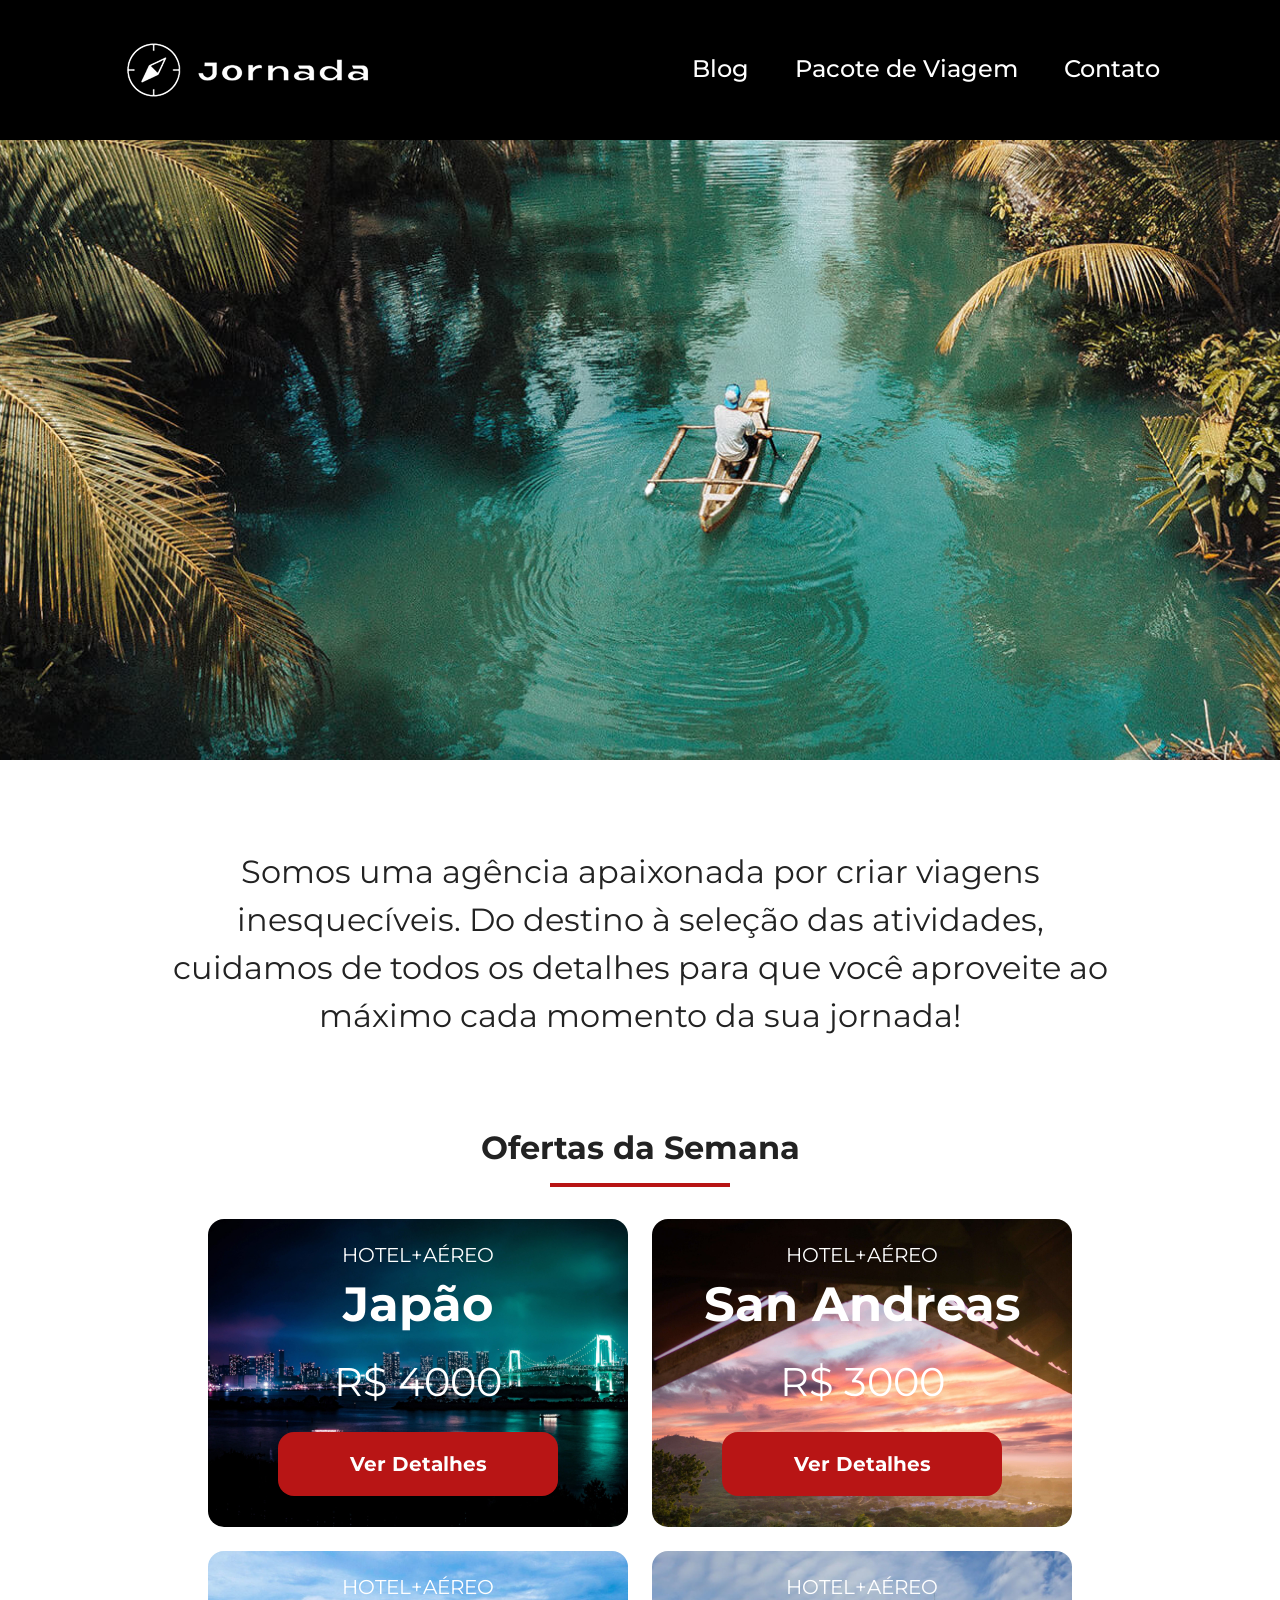
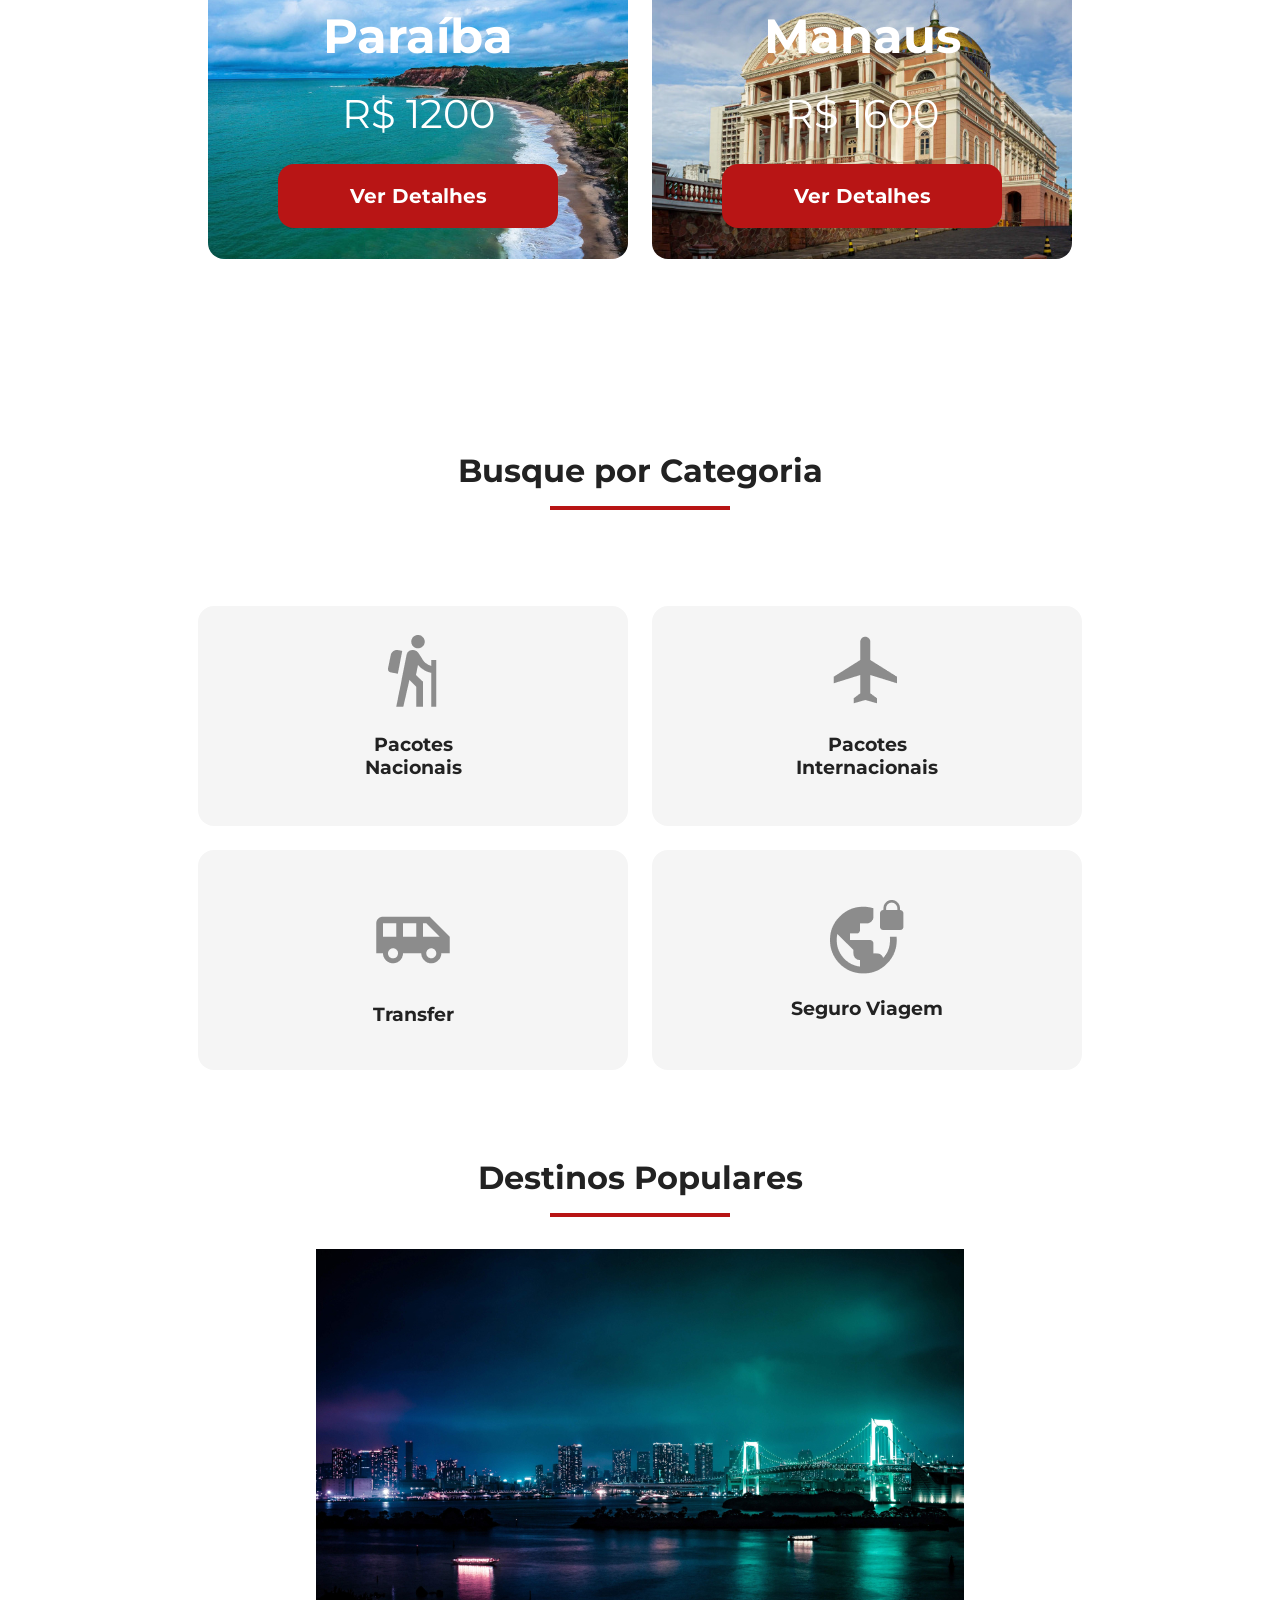
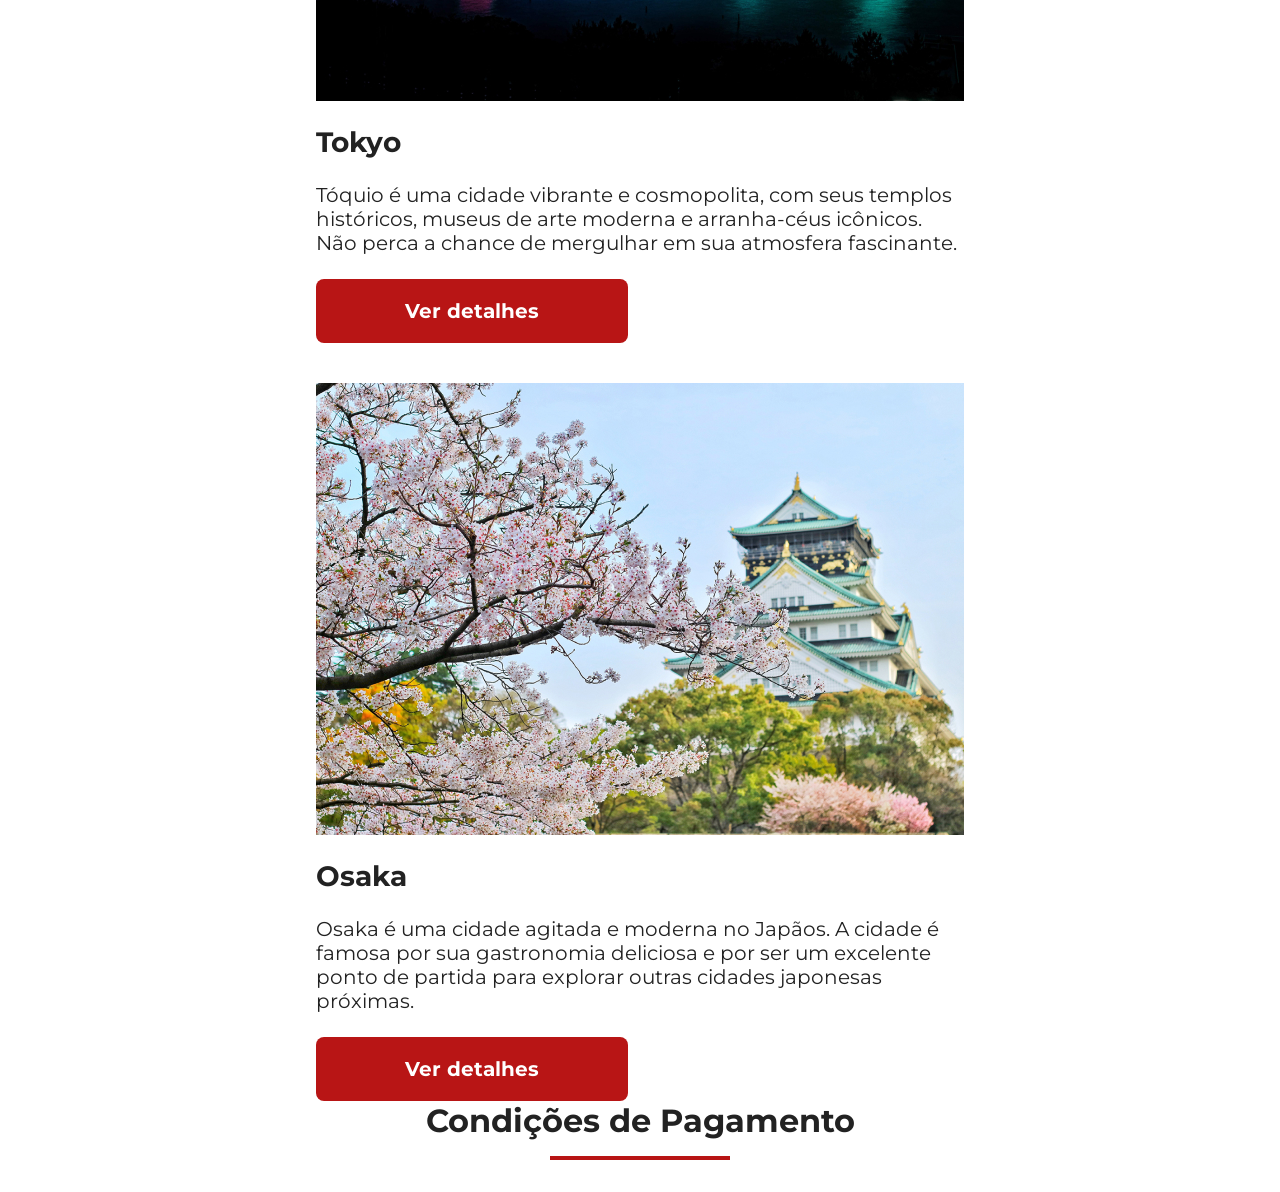
==== index.html @ bb0c3851 "Finaliza estilização e responsividade da section de destinos populares" ====
<!DOCTYPE html>
<html lang="pt-BR">

<head>
    <meta charset="UTF-8">
    <meta name="viewport" content="width=device-width, initial-scale=1.0">
    <title>Jornada Viagens</title>
    <link rel="stylesheet" href="/css/style.css">
</head>

<body>
    <header>
        <a class="logo" href="/index.html" title="Voltar para a página inicial">
            <img class="img-mobile" src="/img/iconBranc.png" alt="bussola da logo de cor branca">
            <img class="img-desktop" src="/img/logoDesktop.png" alt="bussola da logo e texto Jornada de cor branca">
        </a>
        <div class="navegation-menu">
            <label for="menu">
                <img src="/img/menu.png" alt="menu de navegação">
            </label>
            <input type="checkbox" name="" id="menu" hidden>
            <nav>
                <ul class="list-links">
                    <li><a href="blog.html" target="_blank">Blog</a></li>
                    <li><a href="pacote.html" target="_blank">Pacote de Viagem</a></li>
                    <li><a href="contato.html" target="_blank">Contato</a></li>
                </ul>
            </nav>
        </div>
    </header>
    <section class="hero">
        <div class="heroImg"></div>
        <h2>
            Somos uma agência apaixonada por criar viagens inesquecíveis. Do destino à seleção das atividades, cuidamos
            de todos os detalhes para que você aproveite ao máximo cada momento da sua jornada!
        </h2>
    </section>
    <section class="offers">
        <div class="section-title">
            <h2>Ofertas da Semana</h2>
            <hr>
            <div class="offers-card">
                <article class="card japao">
                    <header>
                        <p>HOTEL+AÉREO</p>
                        <h3>Japão <br> <span> R$ 4000 </span></h3>
                    </header>
                    <footer>
                        <a href="" class="button">Ver Detalhes</a>
                    </footer>
                </article>
                <article class="card sanandreas">
                    <header>
                        <p>HOTEL+AÉREO</p>
                        <h3>San Andreas <br> <span> R$ 3000 </span></h3>
                    </header>
                    <footer>
                        <a href="" class="button">Ver Detalhes</a>
                    </footer>
                </article>
                <article class="card paraiba">
                    <header>
                        <p>HOTEL+AÉREO</p>
                        <h3>Paraíba <br> <span> R$ 1200 </span></h3>
                    </header>
                    <footer>
                        <a href="" class="button">Ver Detalhes</a>
                    </footer>
                </article>
                <article class="card manaus">
                    <header>
                        <p>HOTEL+AÉREO</p>
                        <h3>Manaus <br> <span> R$ 1600 </span></h3>
                    </header>
                    <footer>
                        <a href="" class="button">Ver Detalhes</a>
                    </footer>
                </article>
            </div>
        </div>
    </section>
    <section class="categories">
        <div class="section-title">
            <h2>Busque por Categoria</h2>
            <hr />
        </div>
        <div class="categories-cards">
            <a class="card" href="#" target="_blank" title="Busque pela categoria Pacotes Nacionais">
                <img src="img/ícone - pacotes nacionais.png"
                    alt="ícone cinza representando uma pessoa fazendo tracking" />
                <h3 class="content-title">
                    Pacotes<br />
                    Nacionais
                </h3>
            </a>

            <a class="card" href="#" target="_blank" title="Busque pela categoria Pacotes Internacionais">
                <img src="img/ícone - pacotes interacionais.png" alt="ícone cinza representando um avião" />
                <h3 class="content-title">
                    Pacotes <br />
                    Internacionais
                </h3>
            </a>
            <a class="card single-line transfer" href="#" target="_blank" title="Busque pela categoria Transfer">
                <img src="img/ícone -transfer.png" alt="ícone cinza representando um ônibus" />
                <h3 class="content-title">Transfer</h3>
            </a>
            <a class="card single-line" href="#" target="_blank" title="Busque pela categoria Seguro Viagem">
                <img src="img/ícone - seguro viagem.png"
                    alt="ícone cinza representando o planeta terra com um cadeado" />
                <h3 class="content-title">Seguro Viagem</h3>
            </a>
        </div>
    </section>
    <section class="destinations">
        <div class="section-title">
            <h2>Destinos Populares</h2>
            <hr>
        </div>
        <div class="destinations-cards">
            <article class="item">
                <header>
                    <div class="img-item tokyo"></div>
                    <h4>Tokyo</h4>
                </header>
                <p>
                    Tóquio é uma cidade vibrante e cosmopolita, com seus templos históricos, museus de arte moderna e
                    arranha-céus icônicos. Não perca a chance de mergulhar em sua atmosfera fascinante.
                </p>
                <footer>
                    <a href="" class="button">Ver detalhes</a>
                </footer>
            </article>
            <article class="item">
                <header>
                    <div class="img-item osaka"></div>
                    <h4>Osaka</h4>
                </header>
                <p>
                    Osaka é uma cidade agitada e moderna no Japãos. A cidade é famosa por sua gastronomia deliciosa e
                    por ser um excelente ponto de partida para explorar outras cidades japonesas próximas.
                </p>
                <footer>
                    <a href="" class="button">Ver detalhes</a>
                </footer>
            </article>
        </div>
    </section>
    <section class="payment">
        <div class="section-title">
            <h2>Condições de Pagamento</h2>
            <hr>
        </div>
    </section>
</body>

</html>
---- css/style.css ----
@import url(global.css);
@import url(header.css);
@import url(hero.css);
@import url(offers.css);
@import url(categories.css);
@import url(destinations.css);
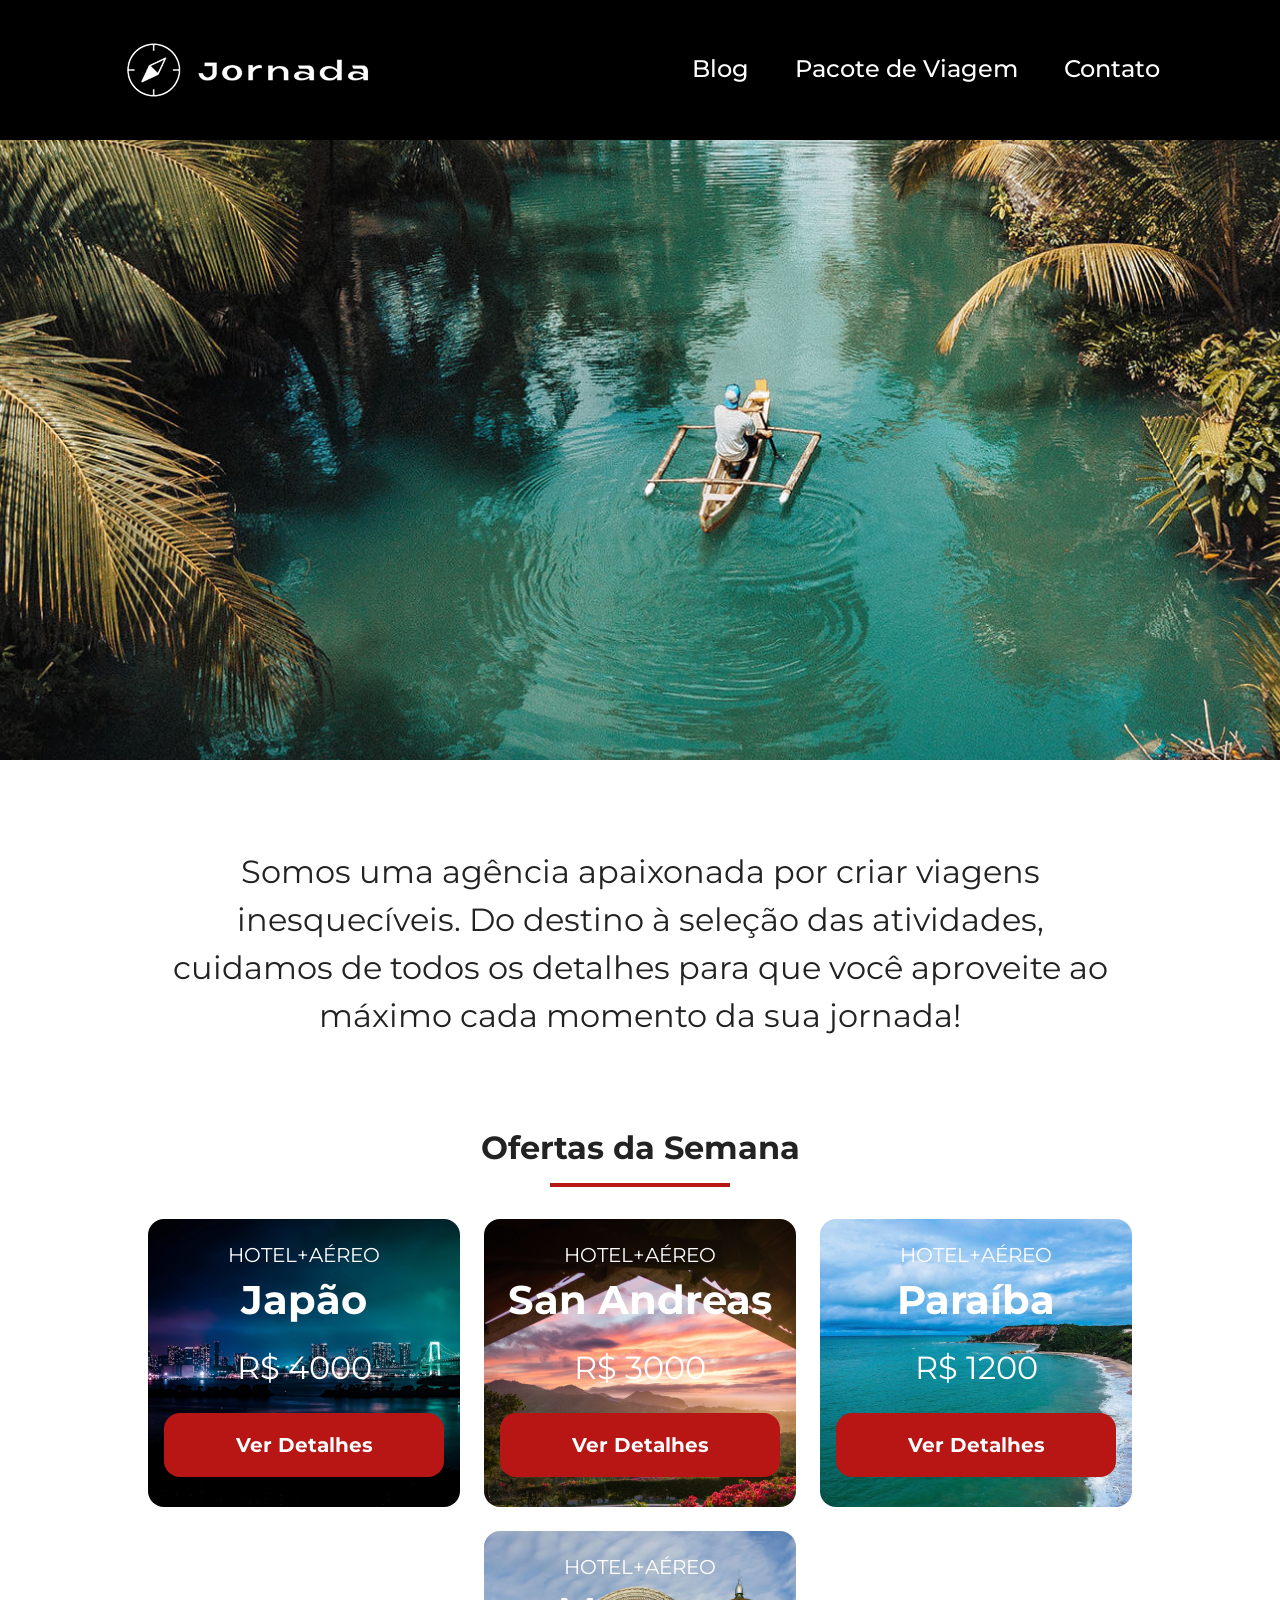
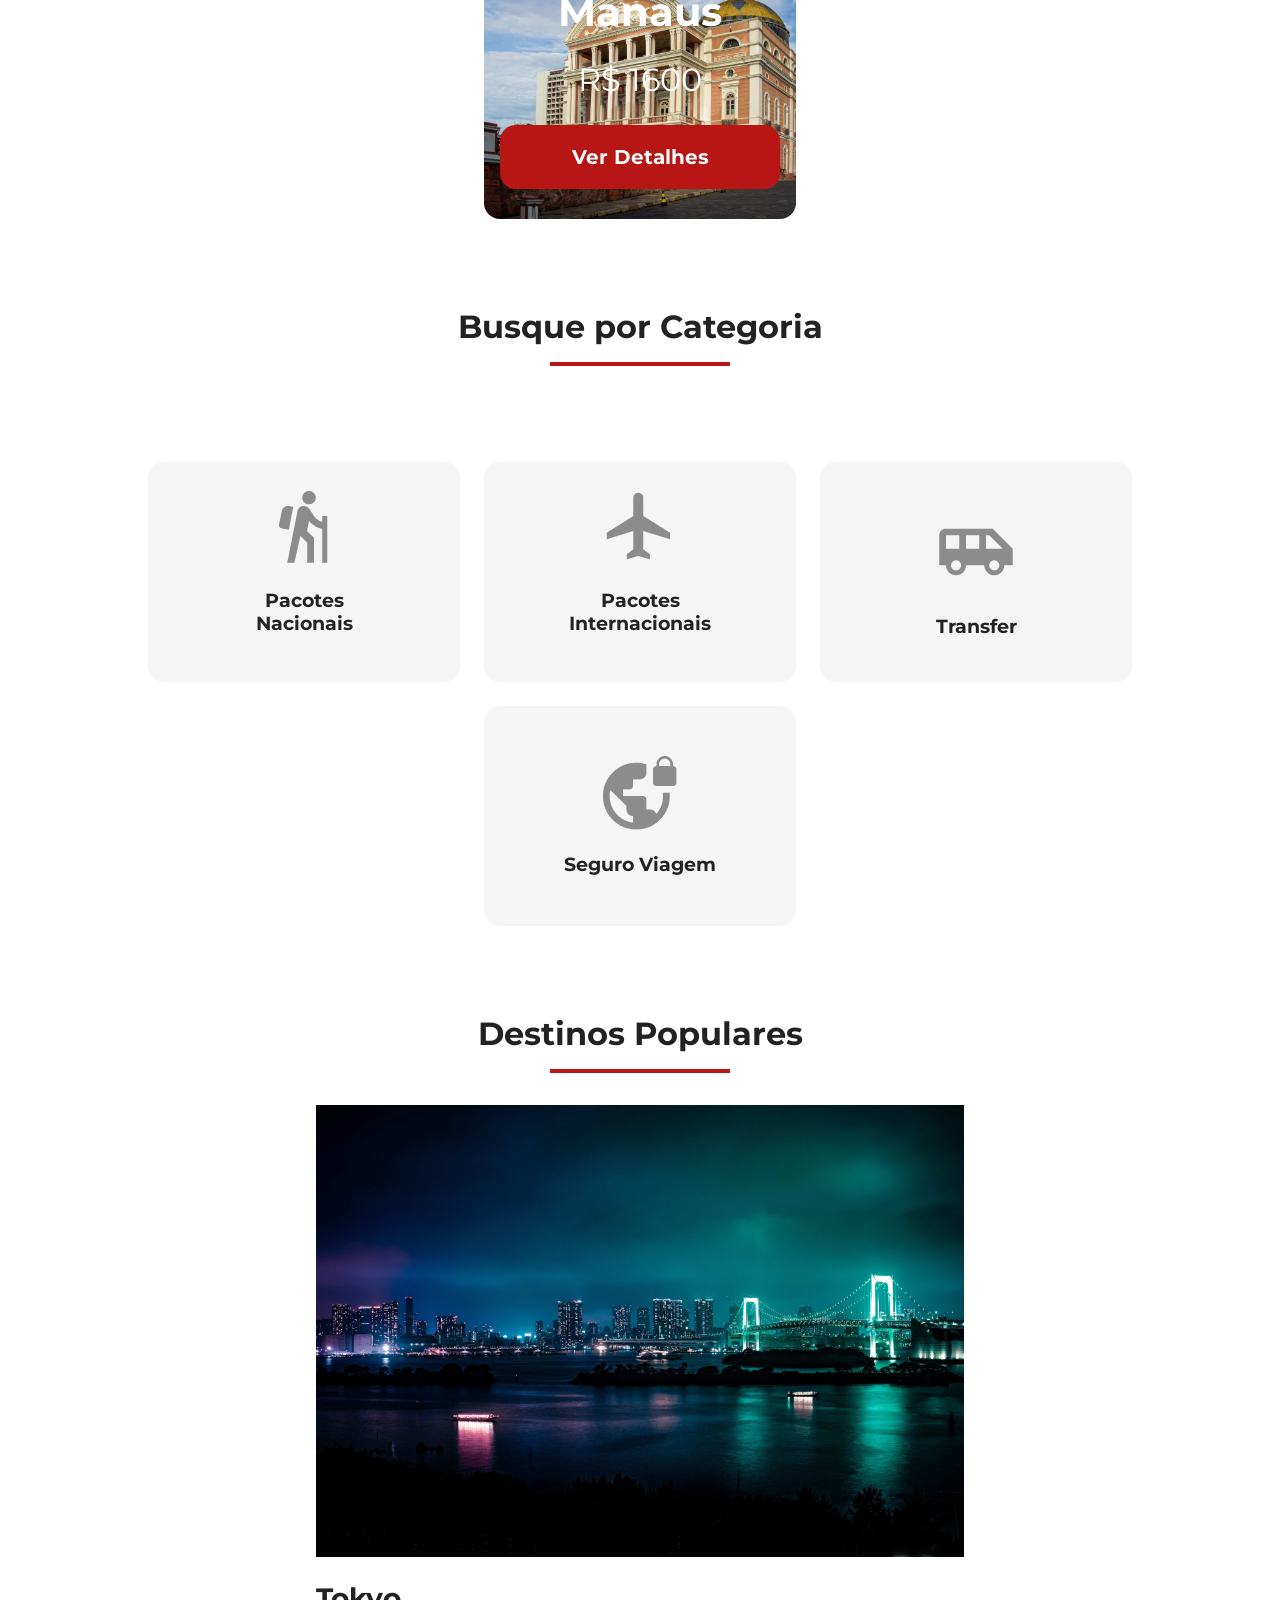
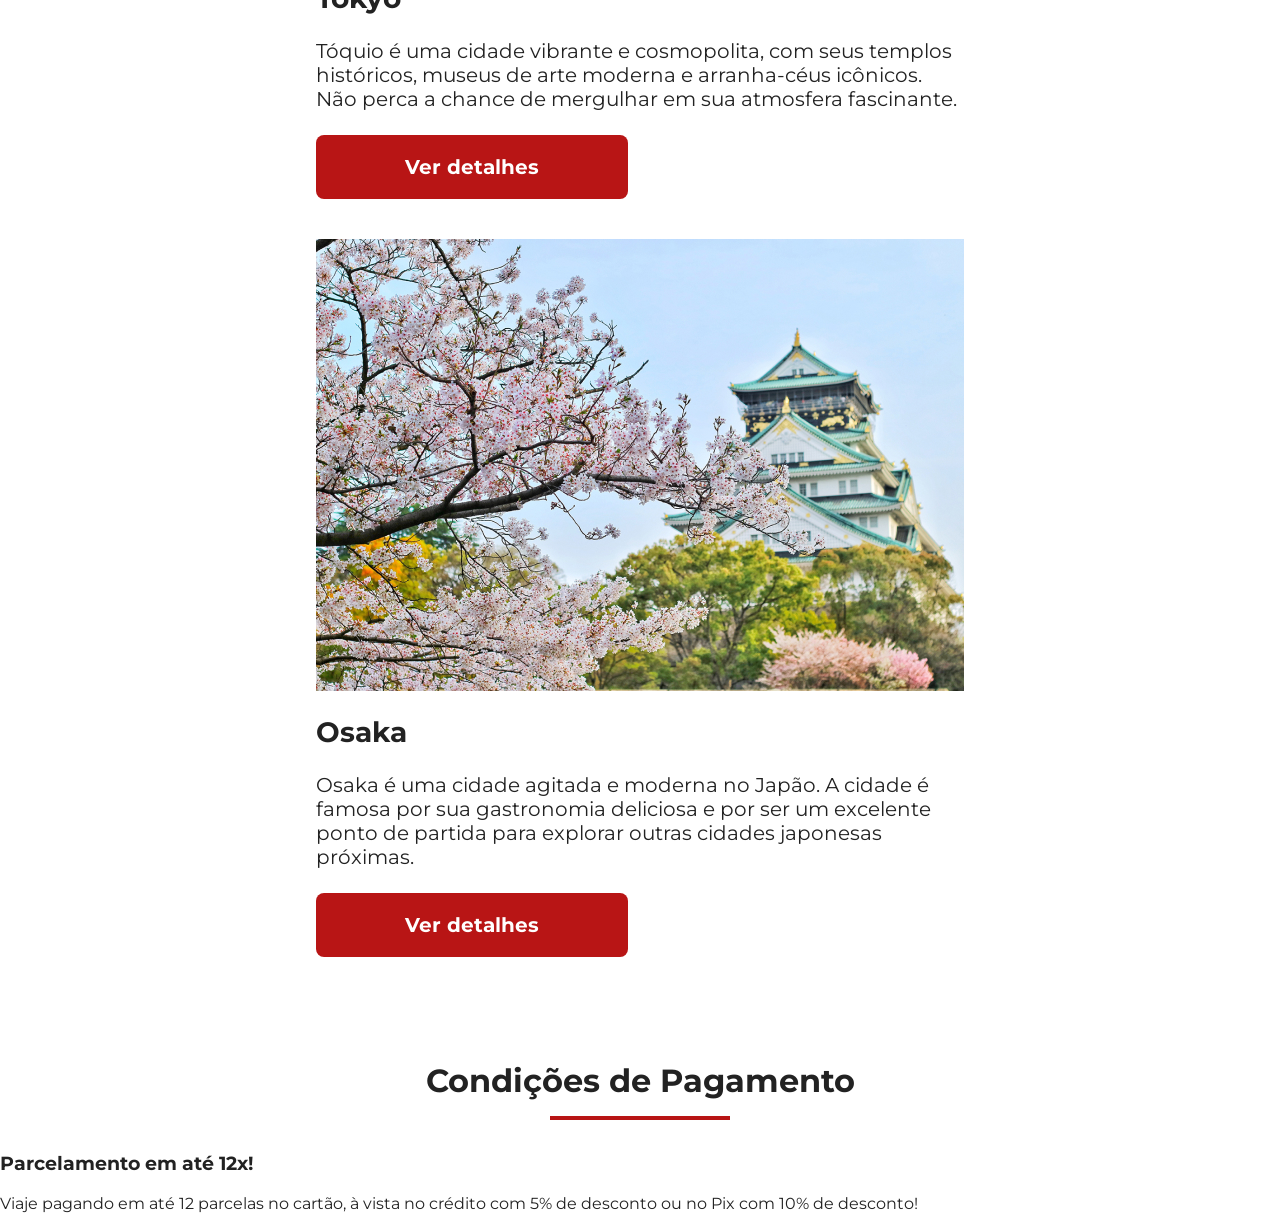
==== commit 11b995b9: "Estrutura index da section payments" ====
--- a/index.html
+++ b/index.html
@@ -137,7 +137,7 @@
                     <h4>Osaka</h4>
                 </header>
                 <p>
-                    Osaka é uma cidade agitada e moderna no Japãos. A cidade é famosa por sua gastronomia deliciosa e
+                    Osaka é uma cidade agitada e moderna no Japão. A cidade é famosa por sua gastronomia deliciosa e
                     por ser um excelente ponto de partida para explorar outras cidades japonesas próximas.
                 </p>
                 <footer>
@@ -151,6 +151,20 @@
             <h2>Condições de Pagamento</h2>
             <hr>
         </div>
+        <div class="text-content">
+            <h3>
+                Parcelamento em até 12x!
+            </h3>
+            <p>
+                Viaje pagando em até 12 parcelas no cartão, à vista no crédito com 5% de desconto ou no Pix com 10% de
+                desconto!
+            </p>
+        </div>
+        <div class="img-content">
+            <div class="img-container bag"></div>
+            <div class="img-container passport"></div>
+            <div class="img-container people"></div>
+        </div>
     </section>
 </body>
 
--- a/css/style.css
+++ b/css/style.css
@@ -3,4 +3,5 @@
 @import url(hero.css);
 @import url(offers.css);
 @import url(categories.css);
-@import url(destinations.css);+@import url(destinations.css);
+@import url(payment.css)
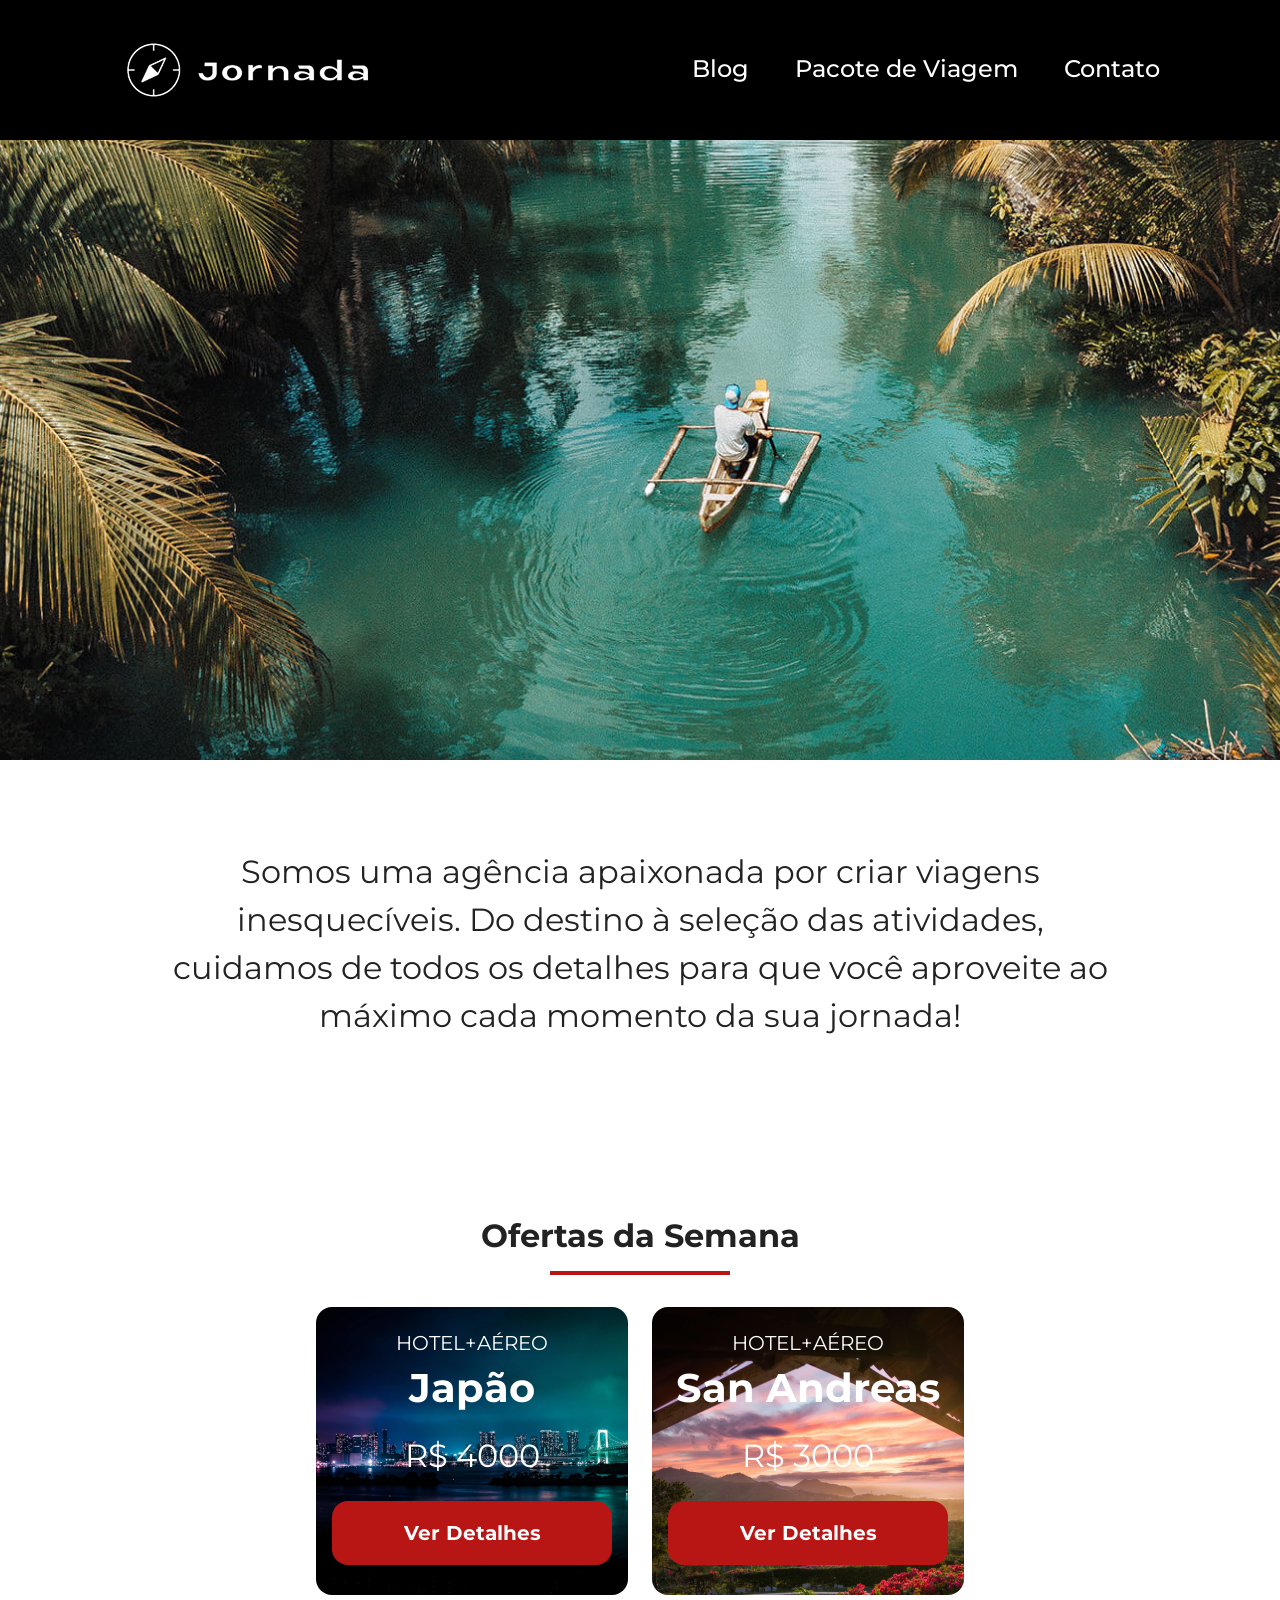
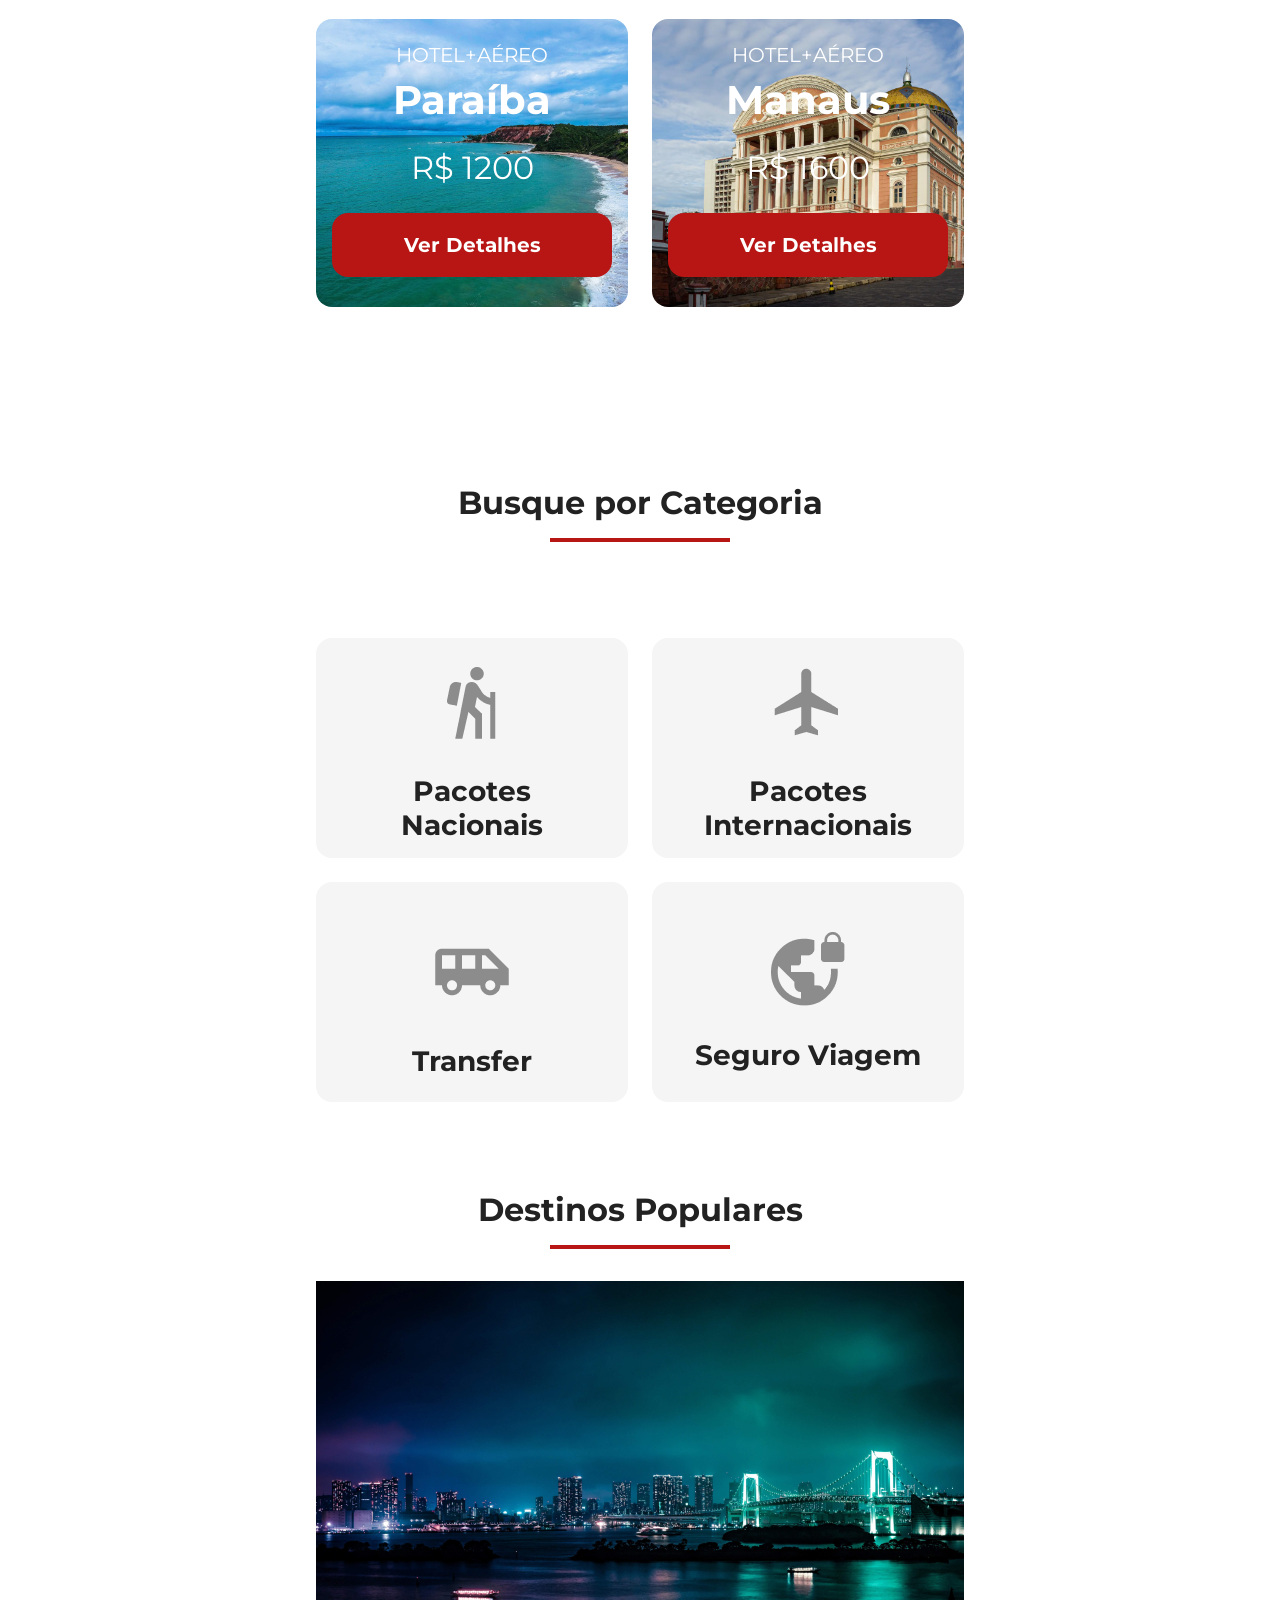
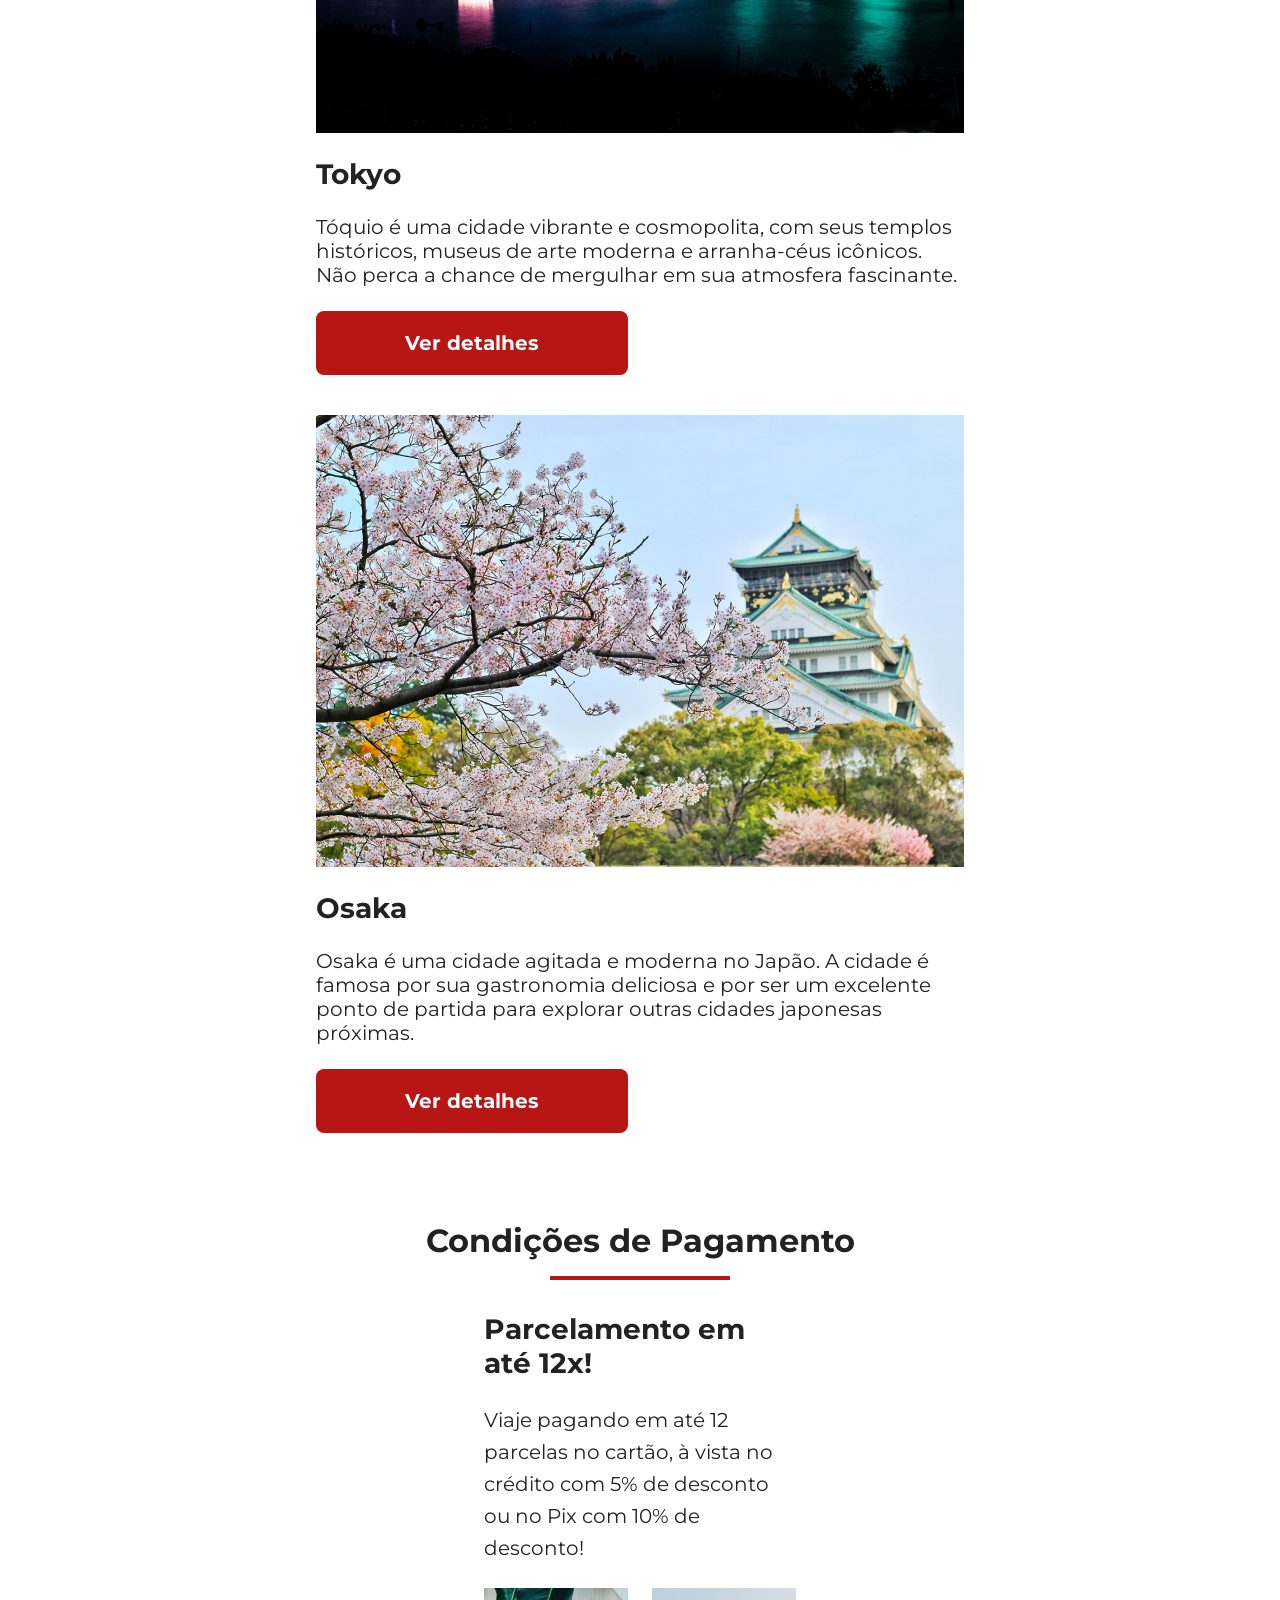
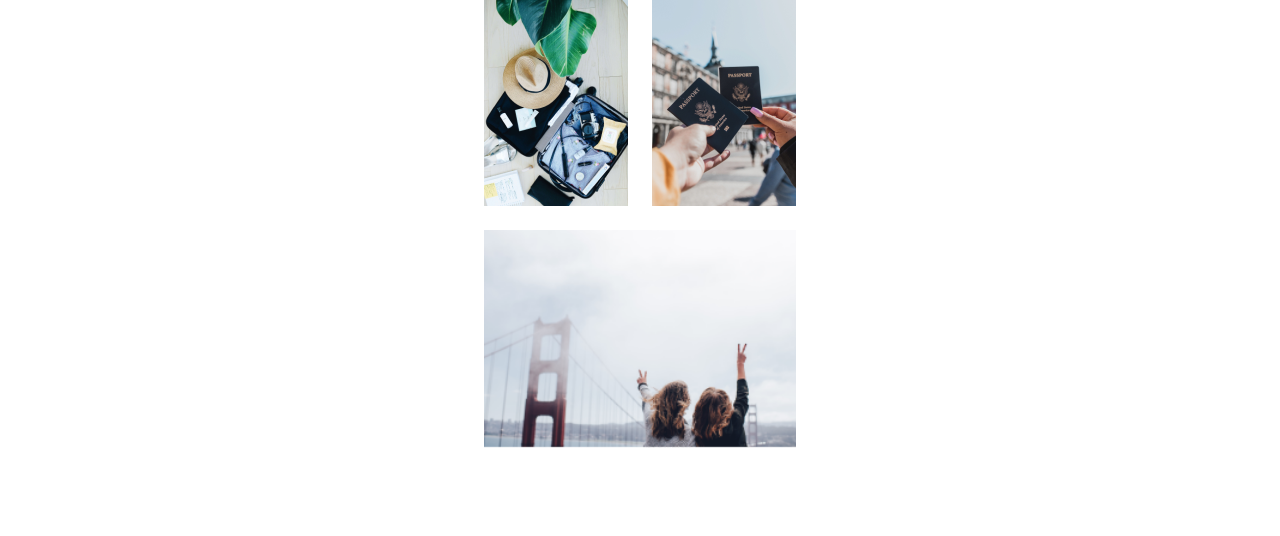
==== commit 8cc9b376: "Finaliza estrutura da section payment para mobile" ====
--- a/index.html
+++ b/index.html
@@ -39,45 +39,46 @@
         <div class="section-title">
             <h2>Ofertas da Semana</h2>
             <hr>
-            <div class="offers-card">
-                <article class="card japao">
-                    <header>
-                        <p>HOTEL+AÉREO</p>
-                        <h3>Japão <br> <span> R$ 4000 </span></h3>
-                    </header>
-                    <footer>
-                        <a href="" class="button">Ver Detalhes</a>
-                    </footer>
-                </article>
-                <article class="card sanandreas">
-                    <header>
-                        <p>HOTEL+AÉREO</p>
-                        <h3>San Andreas <br> <span> R$ 3000 </span></h3>
-                    </header>
-                    <footer>
-                        <a href="" class="button">Ver Detalhes</a>
-                    </footer>
-                </article>
-                <article class="card paraiba">
-                    <header>
-                        <p>HOTEL+AÉREO</p>
-                        <h3>Paraíba <br> <span> R$ 1200 </span></h3>
-                    </header>
-                    <footer>
-                        <a href="" class="button">Ver Detalhes</a>
-                    </footer>
-                </article>
-                <article class="card manaus">
-                    <header>
-                        <p>HOTEL+AÉREO</p>
-                        <h3>Manaus <br> <span> R$ 1600 </span></h3>
-                    </header>
-                    <footer>
-                        <a href="" class="button">Ver Detalhes</a>
-                    </footer>
-                </article>
-            </div>
         </div>
+        <div class="offers-card">
+            <article class="card japao">
+                <header>
+                    <p>HOTEL+AÉREO</p>
+                    <h3>Japão <br> <span> R$ 4000 </span></h3>
+                </header>
+                <footer>
+                    <a href="" class="button">Ver Detalhes</a>
+                </footer>
+            </article>
+            <article class="card sanandreas">
+                <header>
+                    <p>HOTEL+AÉREO</p>
+                    <h3>San Andreas <br> <span> R$ 3000 </span></h3>
+                </header>
+                <footer>
+                    <a href="" class="button">Ver Detalhes</a>
+                </footer>
+            </article>
+            <article class="card paraiba">
+                <header>
+                    <p>HOTEL+AÉREO</p>
+                    <h3>Paraíba <br> <span> R$ 1200 </span></h3>
+                </header>
+                <footer>
+                    <a href="" class="button">Ver Detalhes</a>
+                </footer>
+            </article>
+            <article class="card manaus">
+                <header>
+                    <p>HOTEL+AÉREO</p>
+                    <h3>Manaus <br> <span> R$ 1600 </span></h3>
+                </header>
+                <footer>
+                    <a href="" class="button">Ver Detalhes</a>
+                </footer>
+            </article>
+        </div>
+
     </section>
     <section class="categories">
         <div class="section-title">
@@ -152,10 +153,10 @@
             <hr>
         </div>
         <div class="text-content">
-            <h3>
+            <h3 class="content-title">
                 Parcelamento em até 12x!
             </h3>
-            <p>
+            <p class="content-text">
                 Viaje pagando em até 12 parcelas no cartão, à vista no crédito com 5% de desconto ou no Pix com 10% de
                 desconto!
             </p>
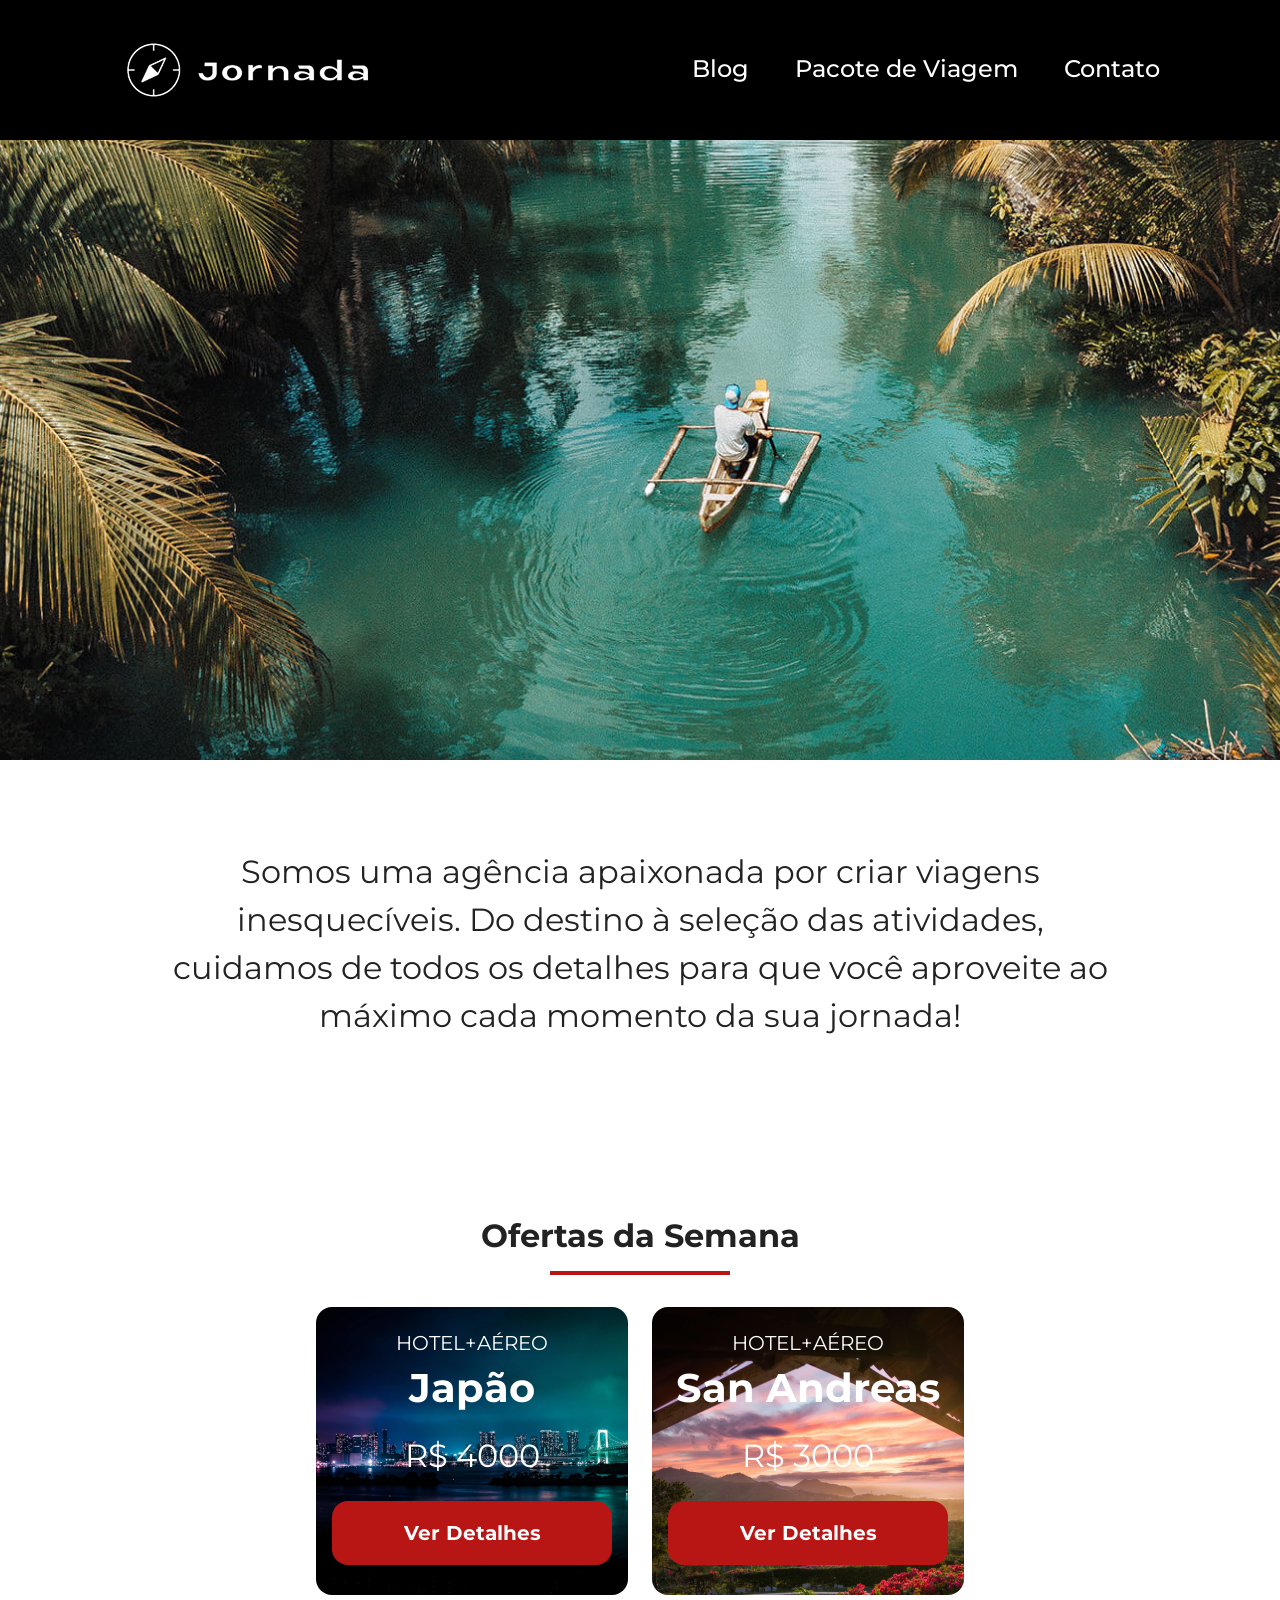
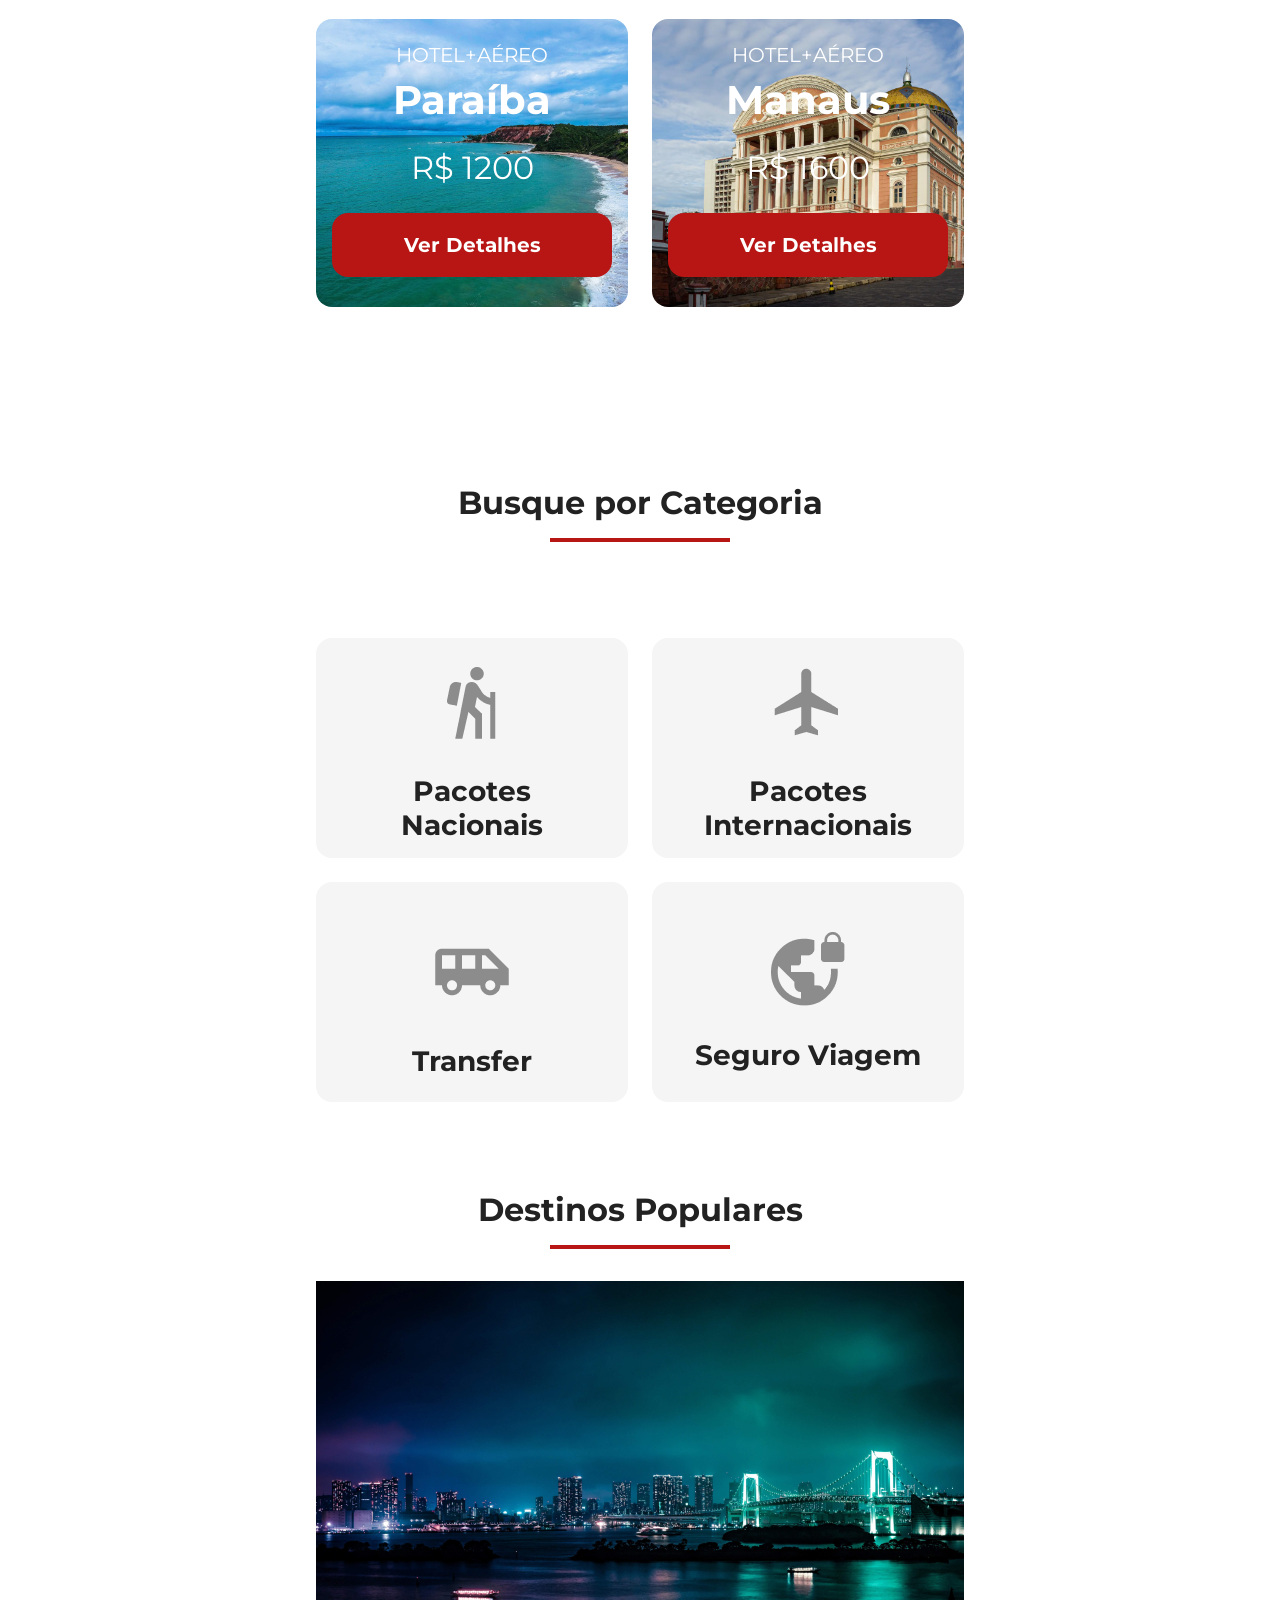
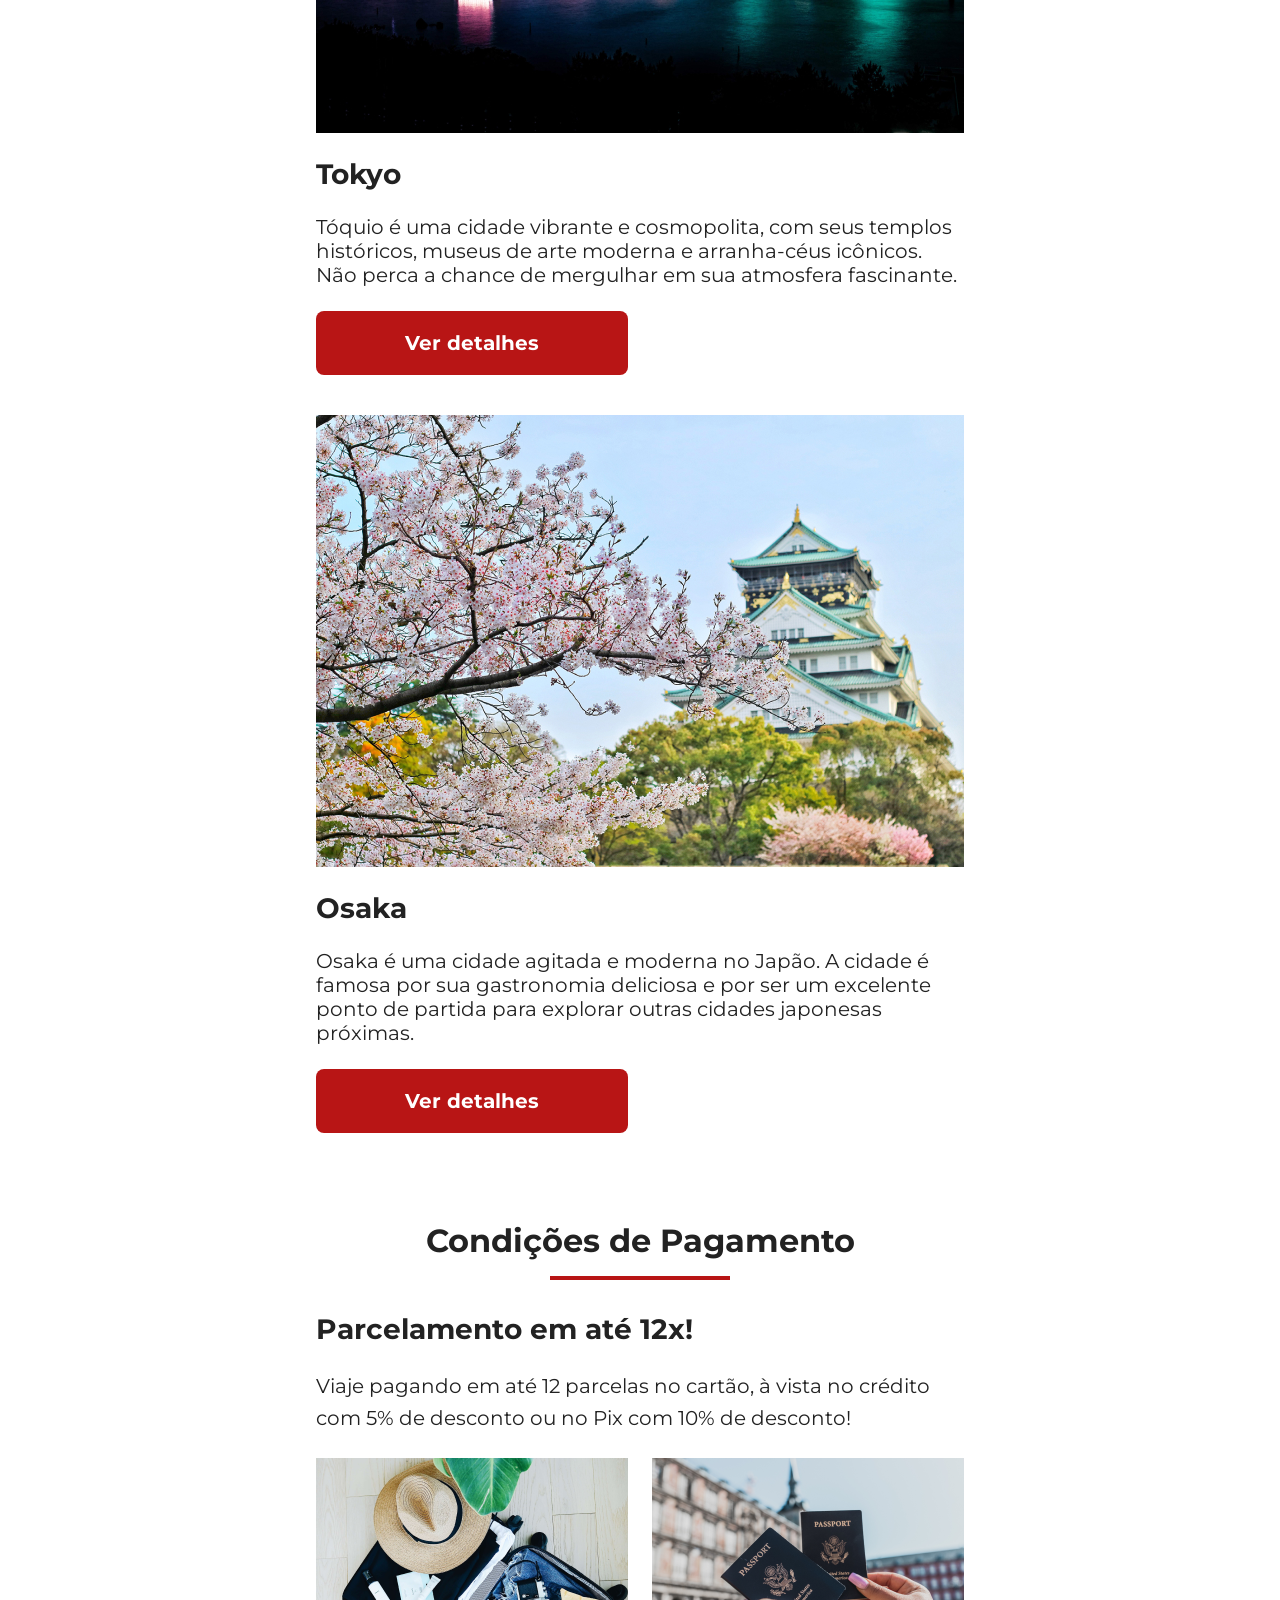
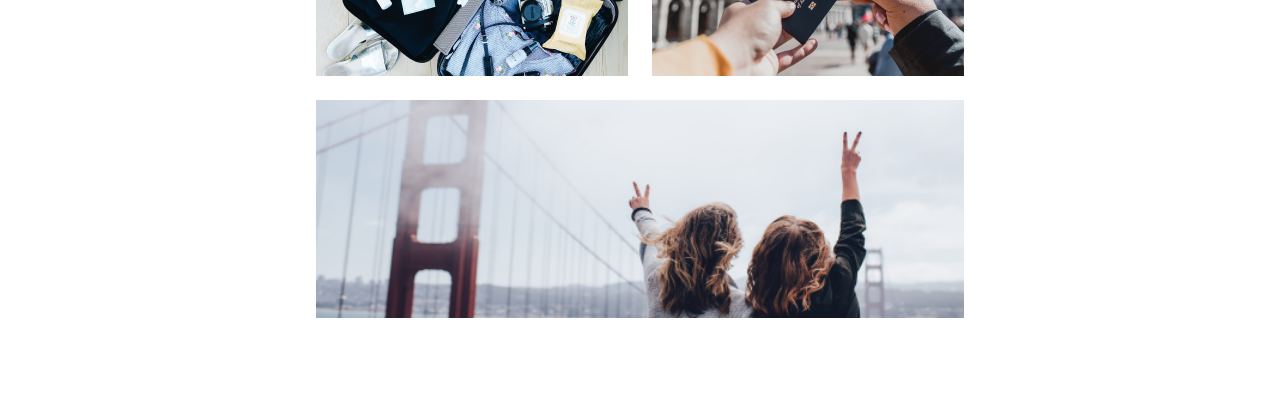
==== commit 6f436cf6: "Finaliza design para desktop e conclui section payments" ====
--- a/index.html
+++ b/index.html
@@ -152,19 +152,22 @@
             <h2>Condições de Pagamento</h2>
             <hr>
         </div>
-        <div class="text-content">
-            <h3 class="content-title">
-                Parcelamento em até 12x!
-            </h3>
-            <p class="content-text">
-                Viaje pagando em até 12 parcelas no cartão, à vista no crédito com 5% de desconto ou no Pix com 10% de
-                desconto!
-            </p>
-        </div>
-        <div class="img-content">
-            <div class="img-container bag"></div>
-            <div class="img-container passport"></div>
-            <div class="img-container people"></div>
+        <div class="content">
+            <div class="text-content">
+                <h3 class="content-title">
+                    Parcelamento em até 12x!
+                </h3>
+                <p class="content-text">
+                    Viaje pagando em até 12 parcelas no cartão, à vista no crédito com 5% de desconto ou no Pix com 10%
+                    de
+                    desconto!
+                </p>
+            </div>
+            <div class="img-content">
+                <div class="img-container bag"></div>
+                <div class="img-container passport"></div>
+                <div class="img-container people"></div>
+            </div>
         </div>
     </section>
 </body>
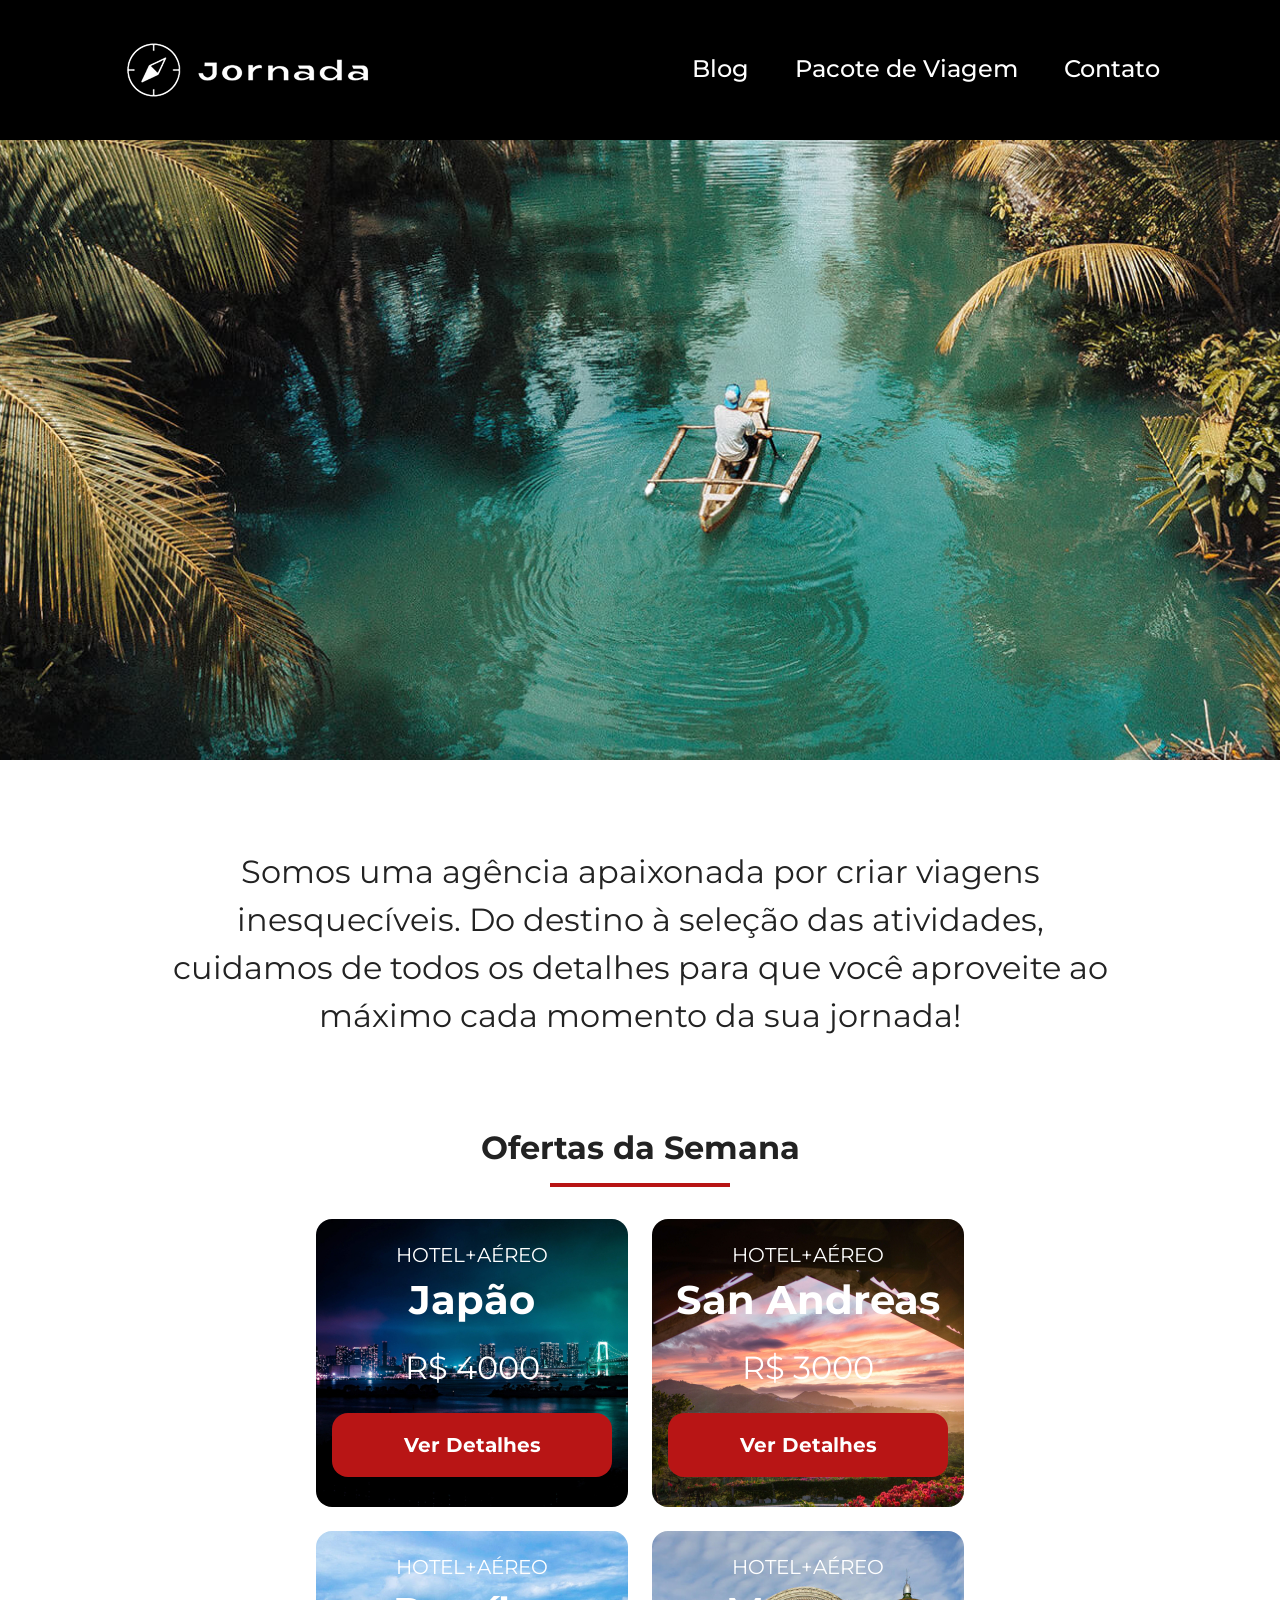
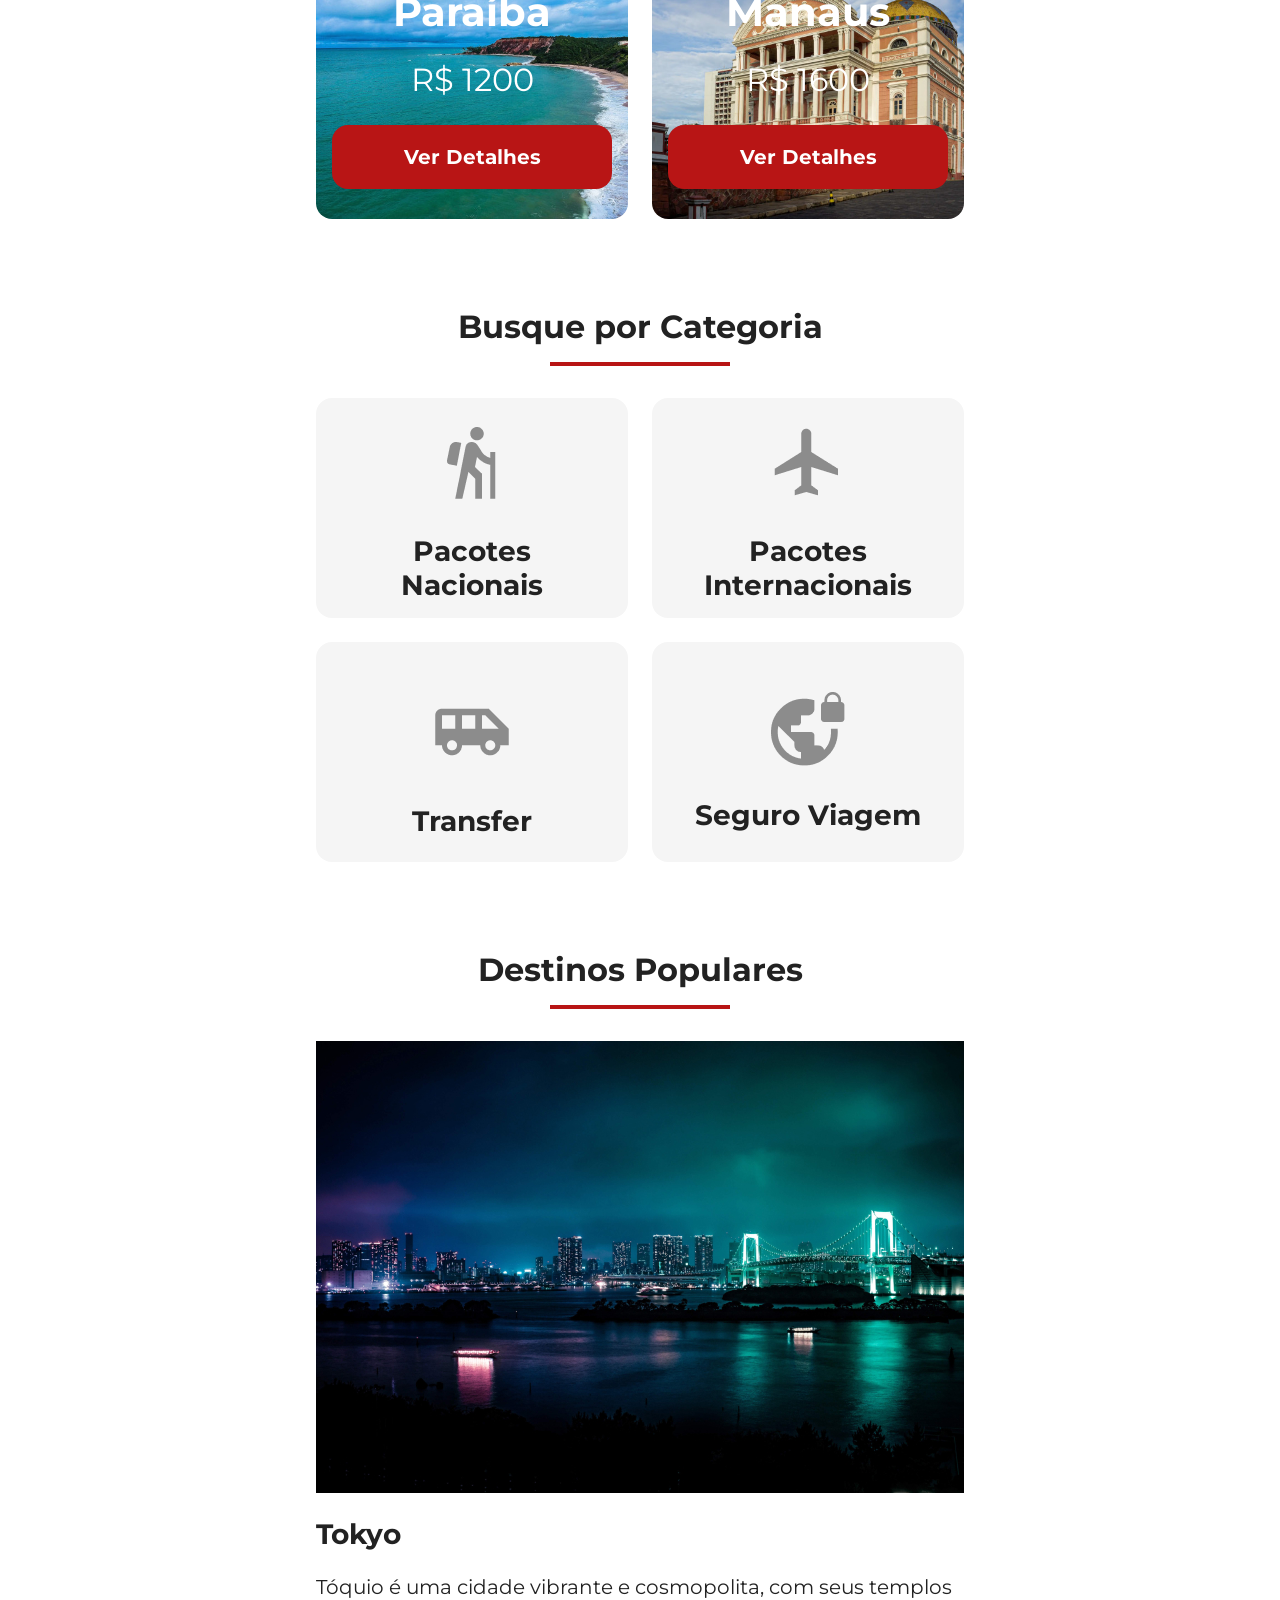
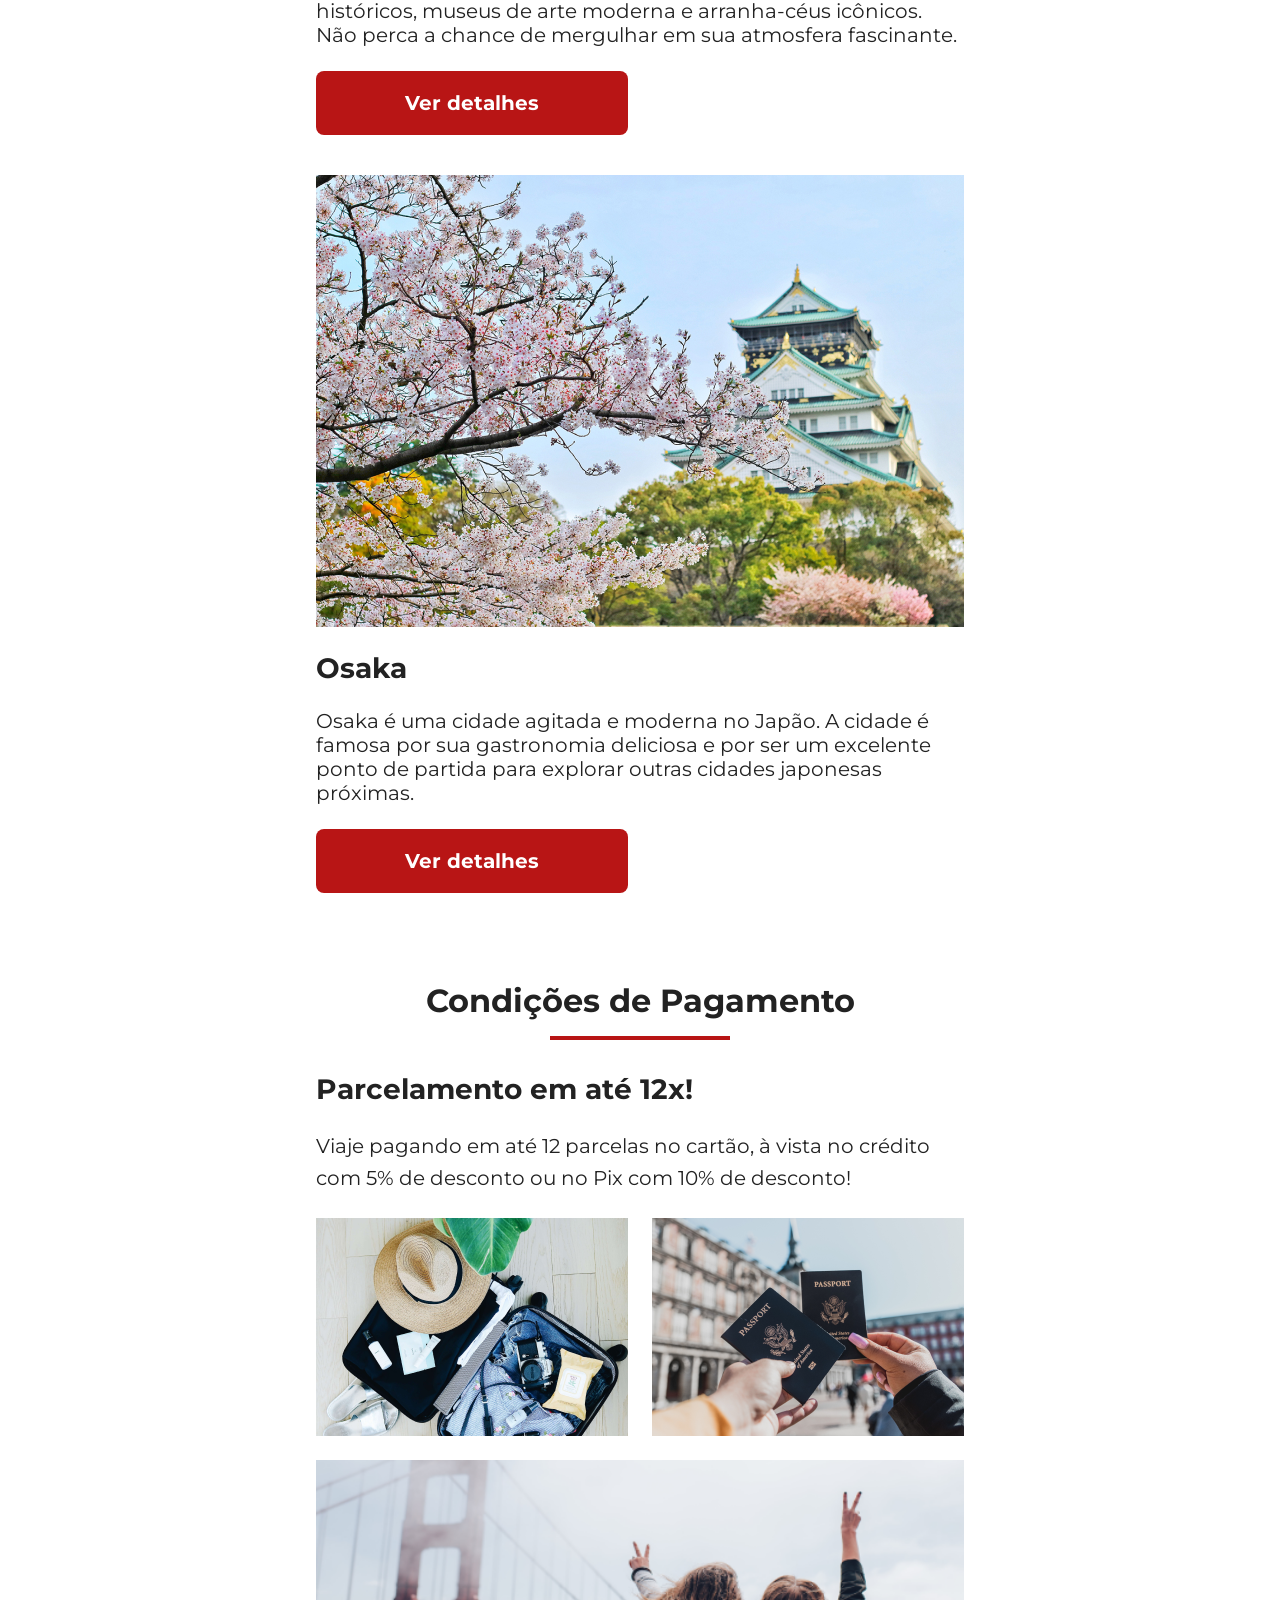
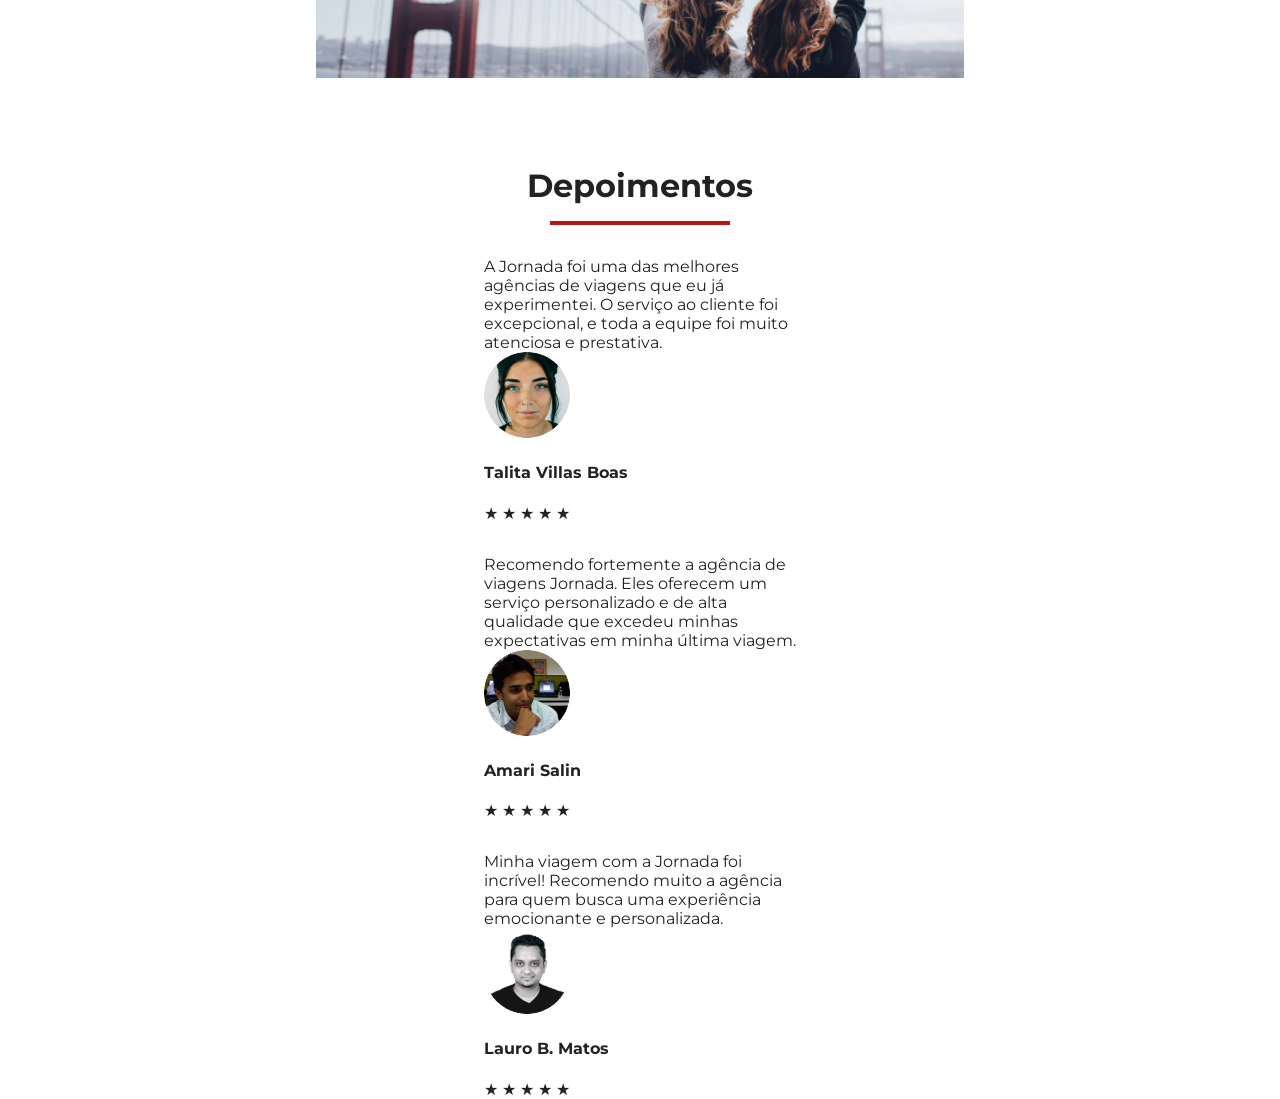
==== commit c60c3b09: "Conclui estrutura da section testimonials" ====
--- a/index.html
+++ b/index.html
@@ -170,6 +170,66 @@
             </div>
         </div>
     </section>
+    <section class="testimonials">
+        <div class="section-title">
+            <h2>Depoimentos</h2>
+            <hr>
+        </div>
+        <div class="testimonials-container">
+            <article>
+                <header>
+                    <p>A Jornada foi uma das melhores agências de viagens que eu já experimentei. O serviço ao cliente
+                        foi excepcional, e toda a equipe foi muito atenciosa e prestativa.</p>
+                </header>
+                <footer>
+                    <img src="/img/person-talita.png" alt="">
+                    <div class="profile-content">
+                        <h4>Talita Villas Boas</h4>
+                        <span class="rating">★</span>
+                        <span class="rating">★</span>
+                        <span class="rating">★</span>
+                        <span class="rating">★</span>
+                        <span class="rating">★</span>
+
+                    </div>
+                </footer>
+            </article>
+            <article>
+                <header>
+                    <p>Recomendo fortemente a agência de viagens Jornada. Eles oferecem um serviço personalizado e de
+                        alta qualidade que excedeu minhas expectativas em minha última viagem.</p>
+                </header>
+                <footer>
+                    <img src="/img/person-amari.png" alt="">
+                    <div class="profile-content">
+                        <h4>Amari Salin</h4>
+                        <span class="rating">★</span>
+                        <span class="rating">★</span>
+                        <span class="rating">★</span>
+                        <span class="rating">★</span>
+                        <span class="rating">★</span>
+                    </div>
+                </footer>
+            </article>
+            <article>
+                <header>
+                    <p>Minha viagem com a Jornada foi incrível! Recomendo muito a agência para quem busca uma
+                        experiência emocionante e personalizada.</p>
+                </header>
+                <footer>
+                    <img src="/img/person-lauro.png" alt="">
+                    <div class="profile-content">
+                        <h4>Lauro B. Matos</h4>
+                        <span class="rating">★</span>
+                        <span class="rating">★</span>
+                        <span class="rating">★</span>
+                        <span class="rating">★</span>
+                        <span class="rating">★</span>
+                    </div>
+                </footer>
+            </article>
+        </div>
+    </section>
 </body>
 
 </html>
--- a/css/style.css
+++ b/css/style.css
@@ -4,4 +4,5 @@
 @import url(offers.css);
 @import url(categories.css);
 @import url(destinations.css);
-@import url(payment.css)+@import url(payment.css);
+@import url(testimonials.css);
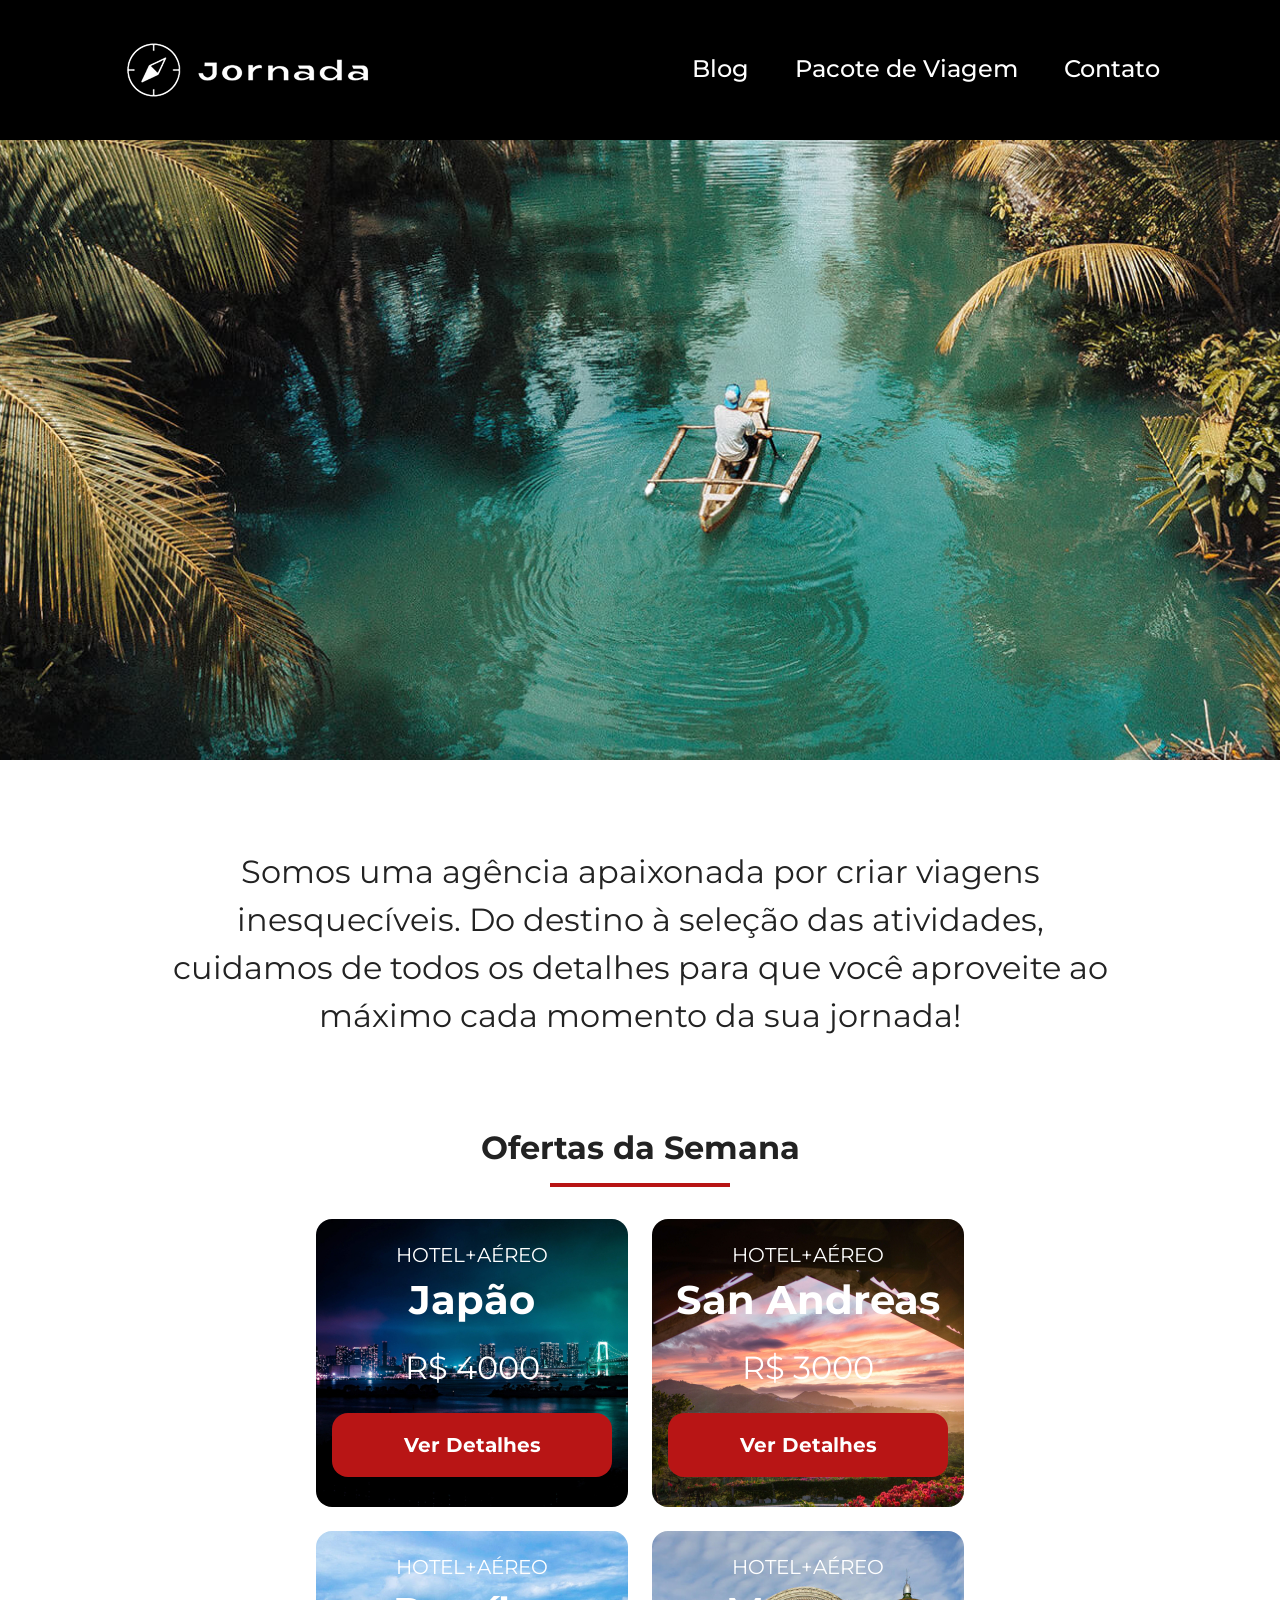
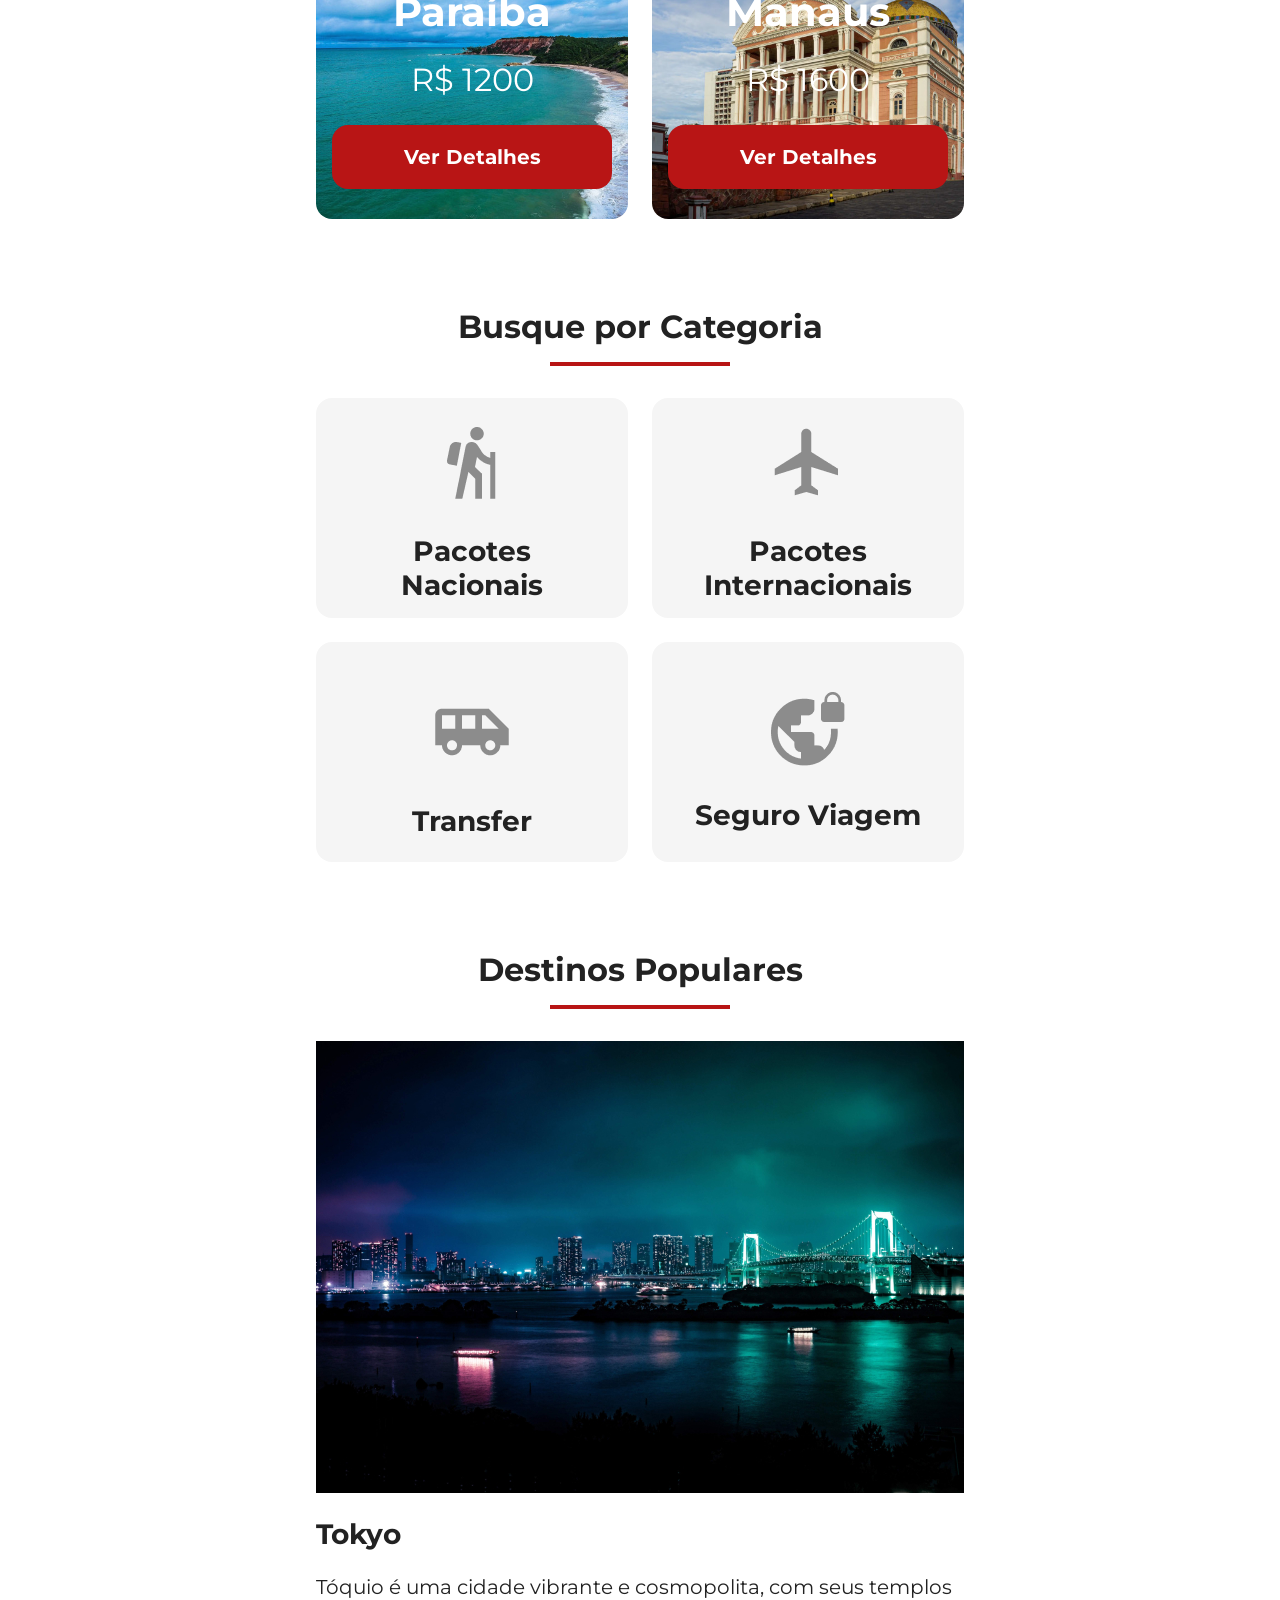
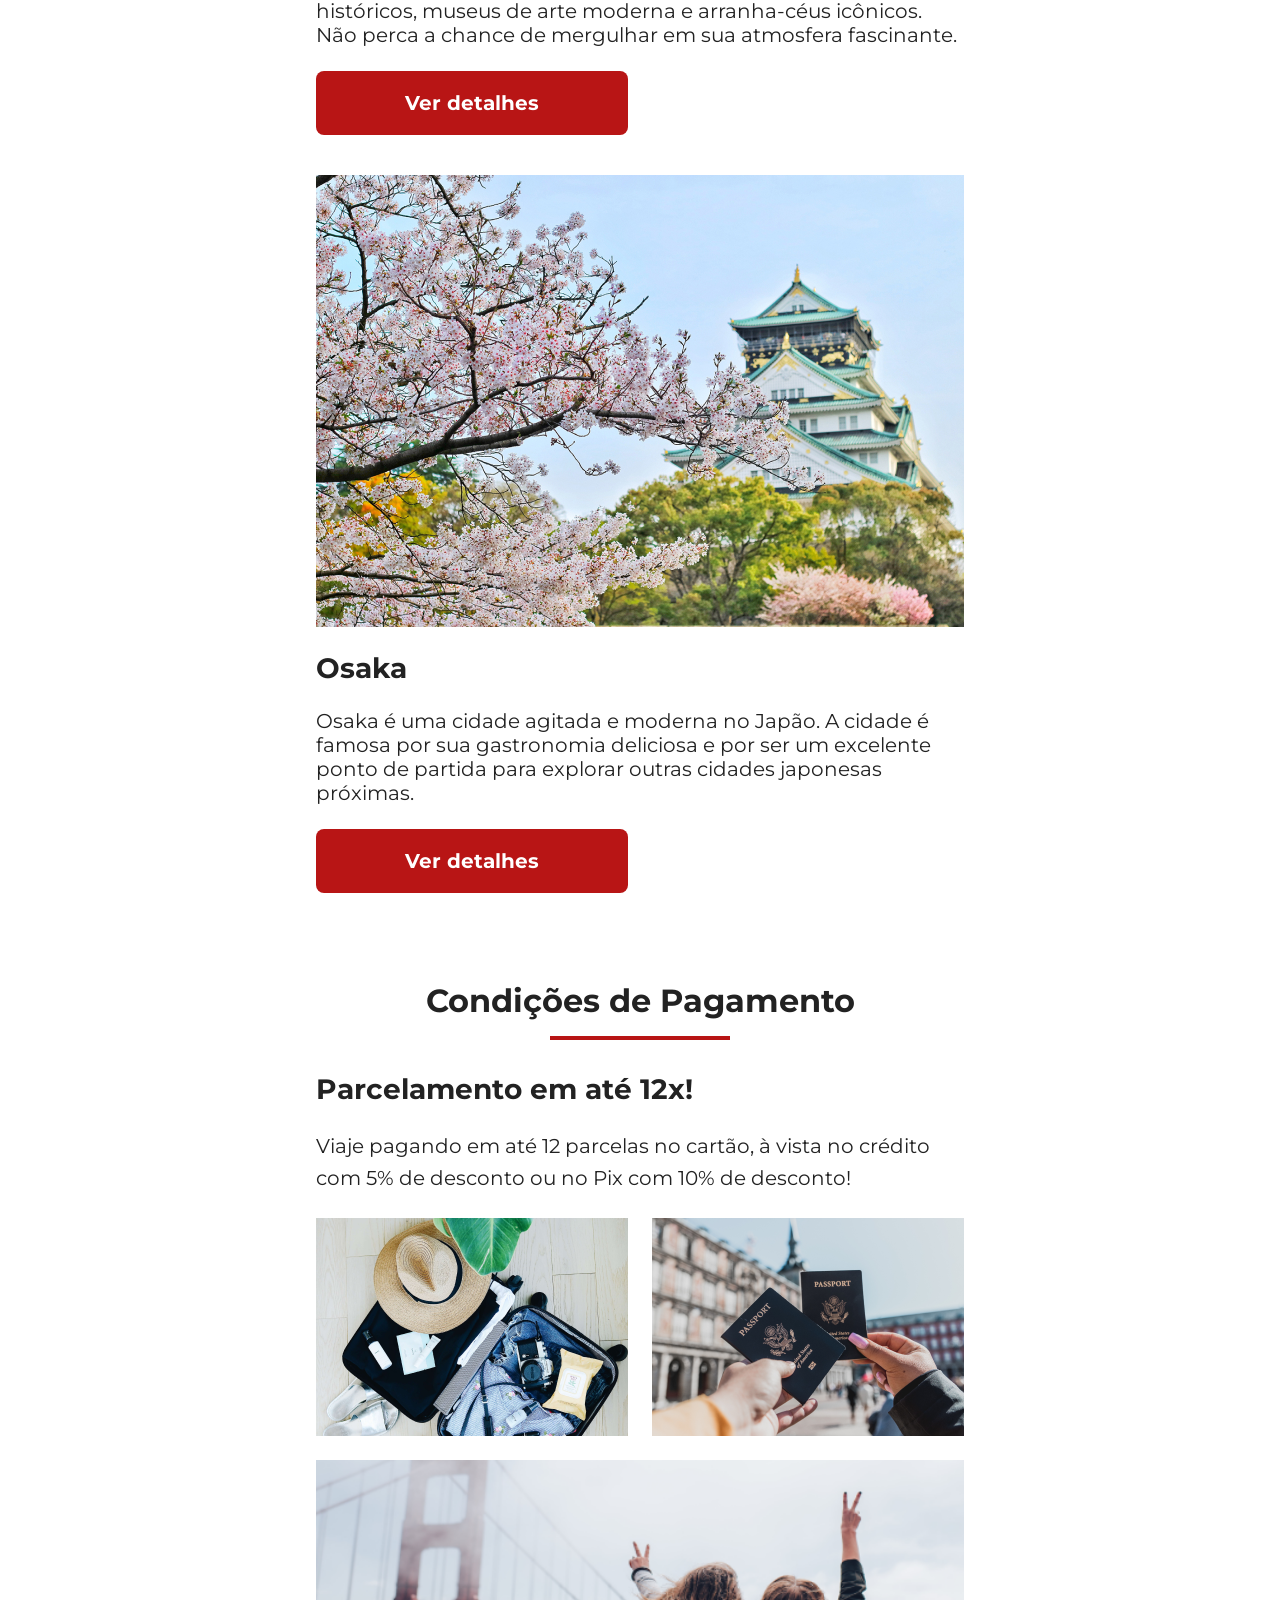
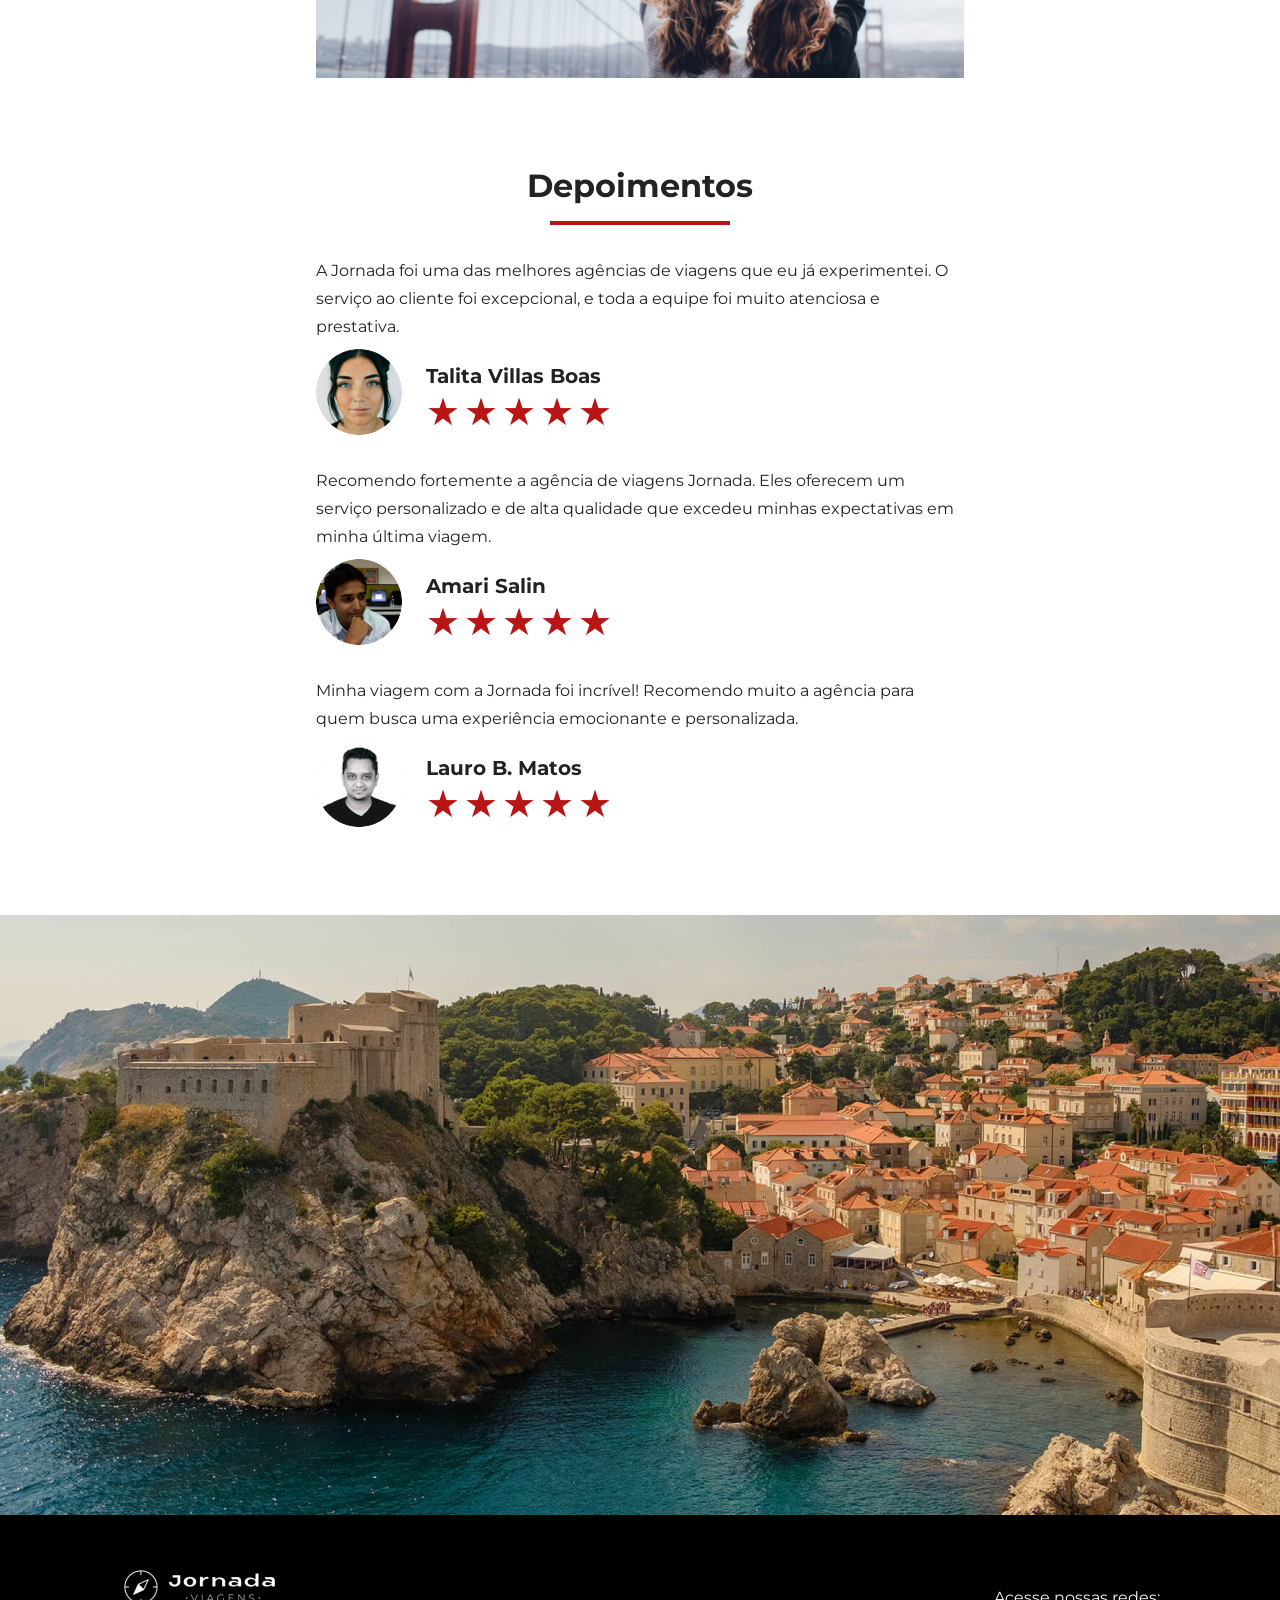
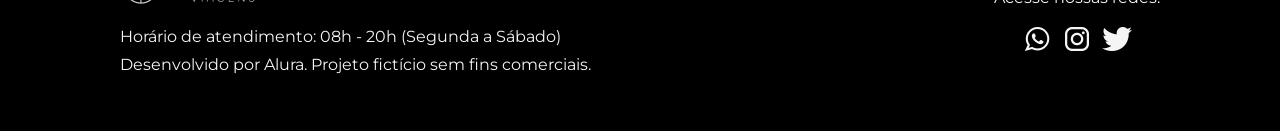
==== commit e85775e0: "Finaliza estrutura, design do footer e responsividade para todos os dispositivos" ====
--- a/index.html
+++ b/index.html
@@ -230,6 +230,28 @@
             </article>
         </div>
     </section>
+    <footer>
+        <div class="footer-img"></div>
+        <div class="footer-content">
+            <div class="infos">
+                <img src="/img/Logo-branco.png" alt="">
+                <div class="text-footer">
+                    <p>Horário de atendimento: 08h - 20h (Segunda a Sábado)</p>
+                    <p>Desenvolvido por Alura. Projeto fictício sem fins comerciais.</p>
+                </div>
+            </div>
+            <div class="contact-us">
+                <p>
+                    Acesse nossas redes:
+                </p>
+                <div class="medias">
+                    <a href=""><img src="/img/logo-whats.png" alt="" style="height: 32px;"></a>
+                    <a href=""><img src="/img/logo-insta.png" alt=""></a>
+                    <a href=""><img src="/img/logo-twitter.png" alt=""></a>
+                </div>
+            </div>
+        </div>
+    </footer>
 </body>
 
 </html>
--- a/css/style.css
+++ b/css/style.css
@@ -5,4 +5,5 @@
 @import url(categories.css);
 @import url(destinations.css);
 @import url(payment.css);
-@import url(testimonials.css);+@import url(testimonials.css);
+@import url(footer.css);
